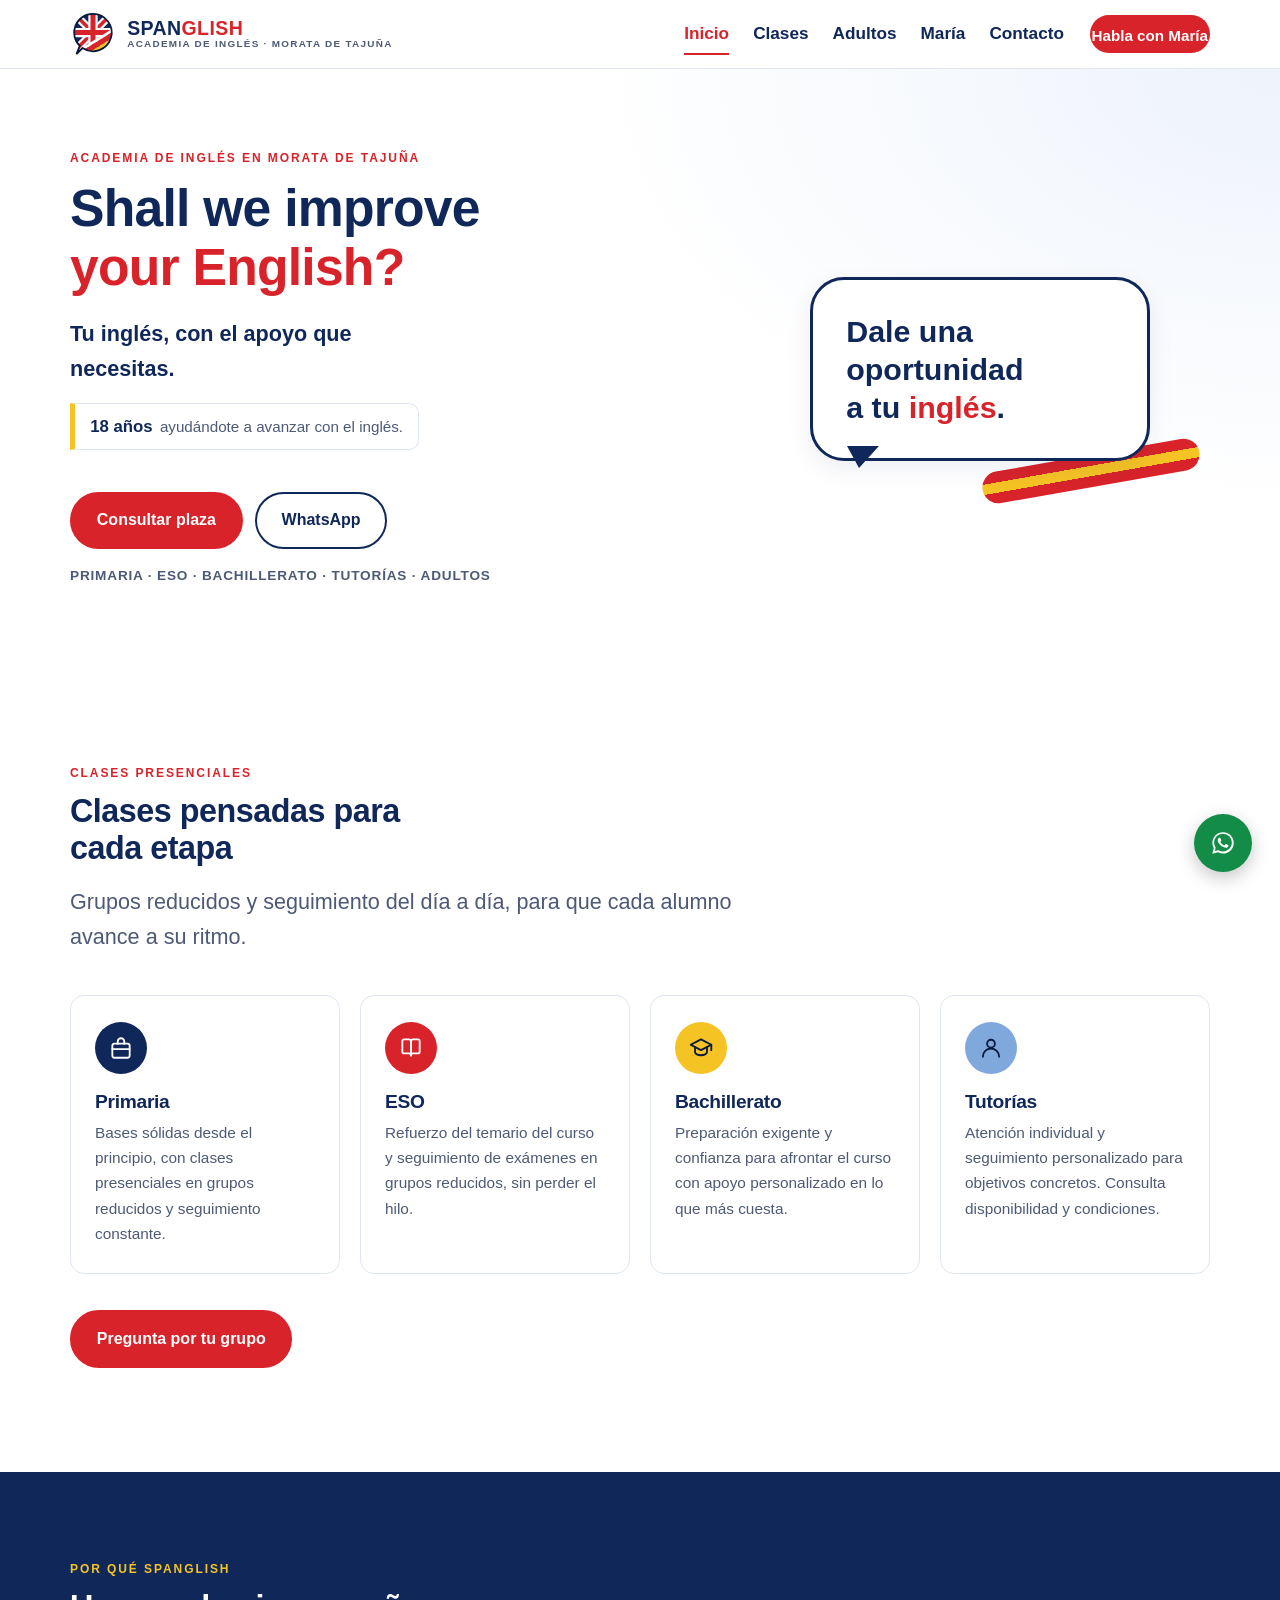
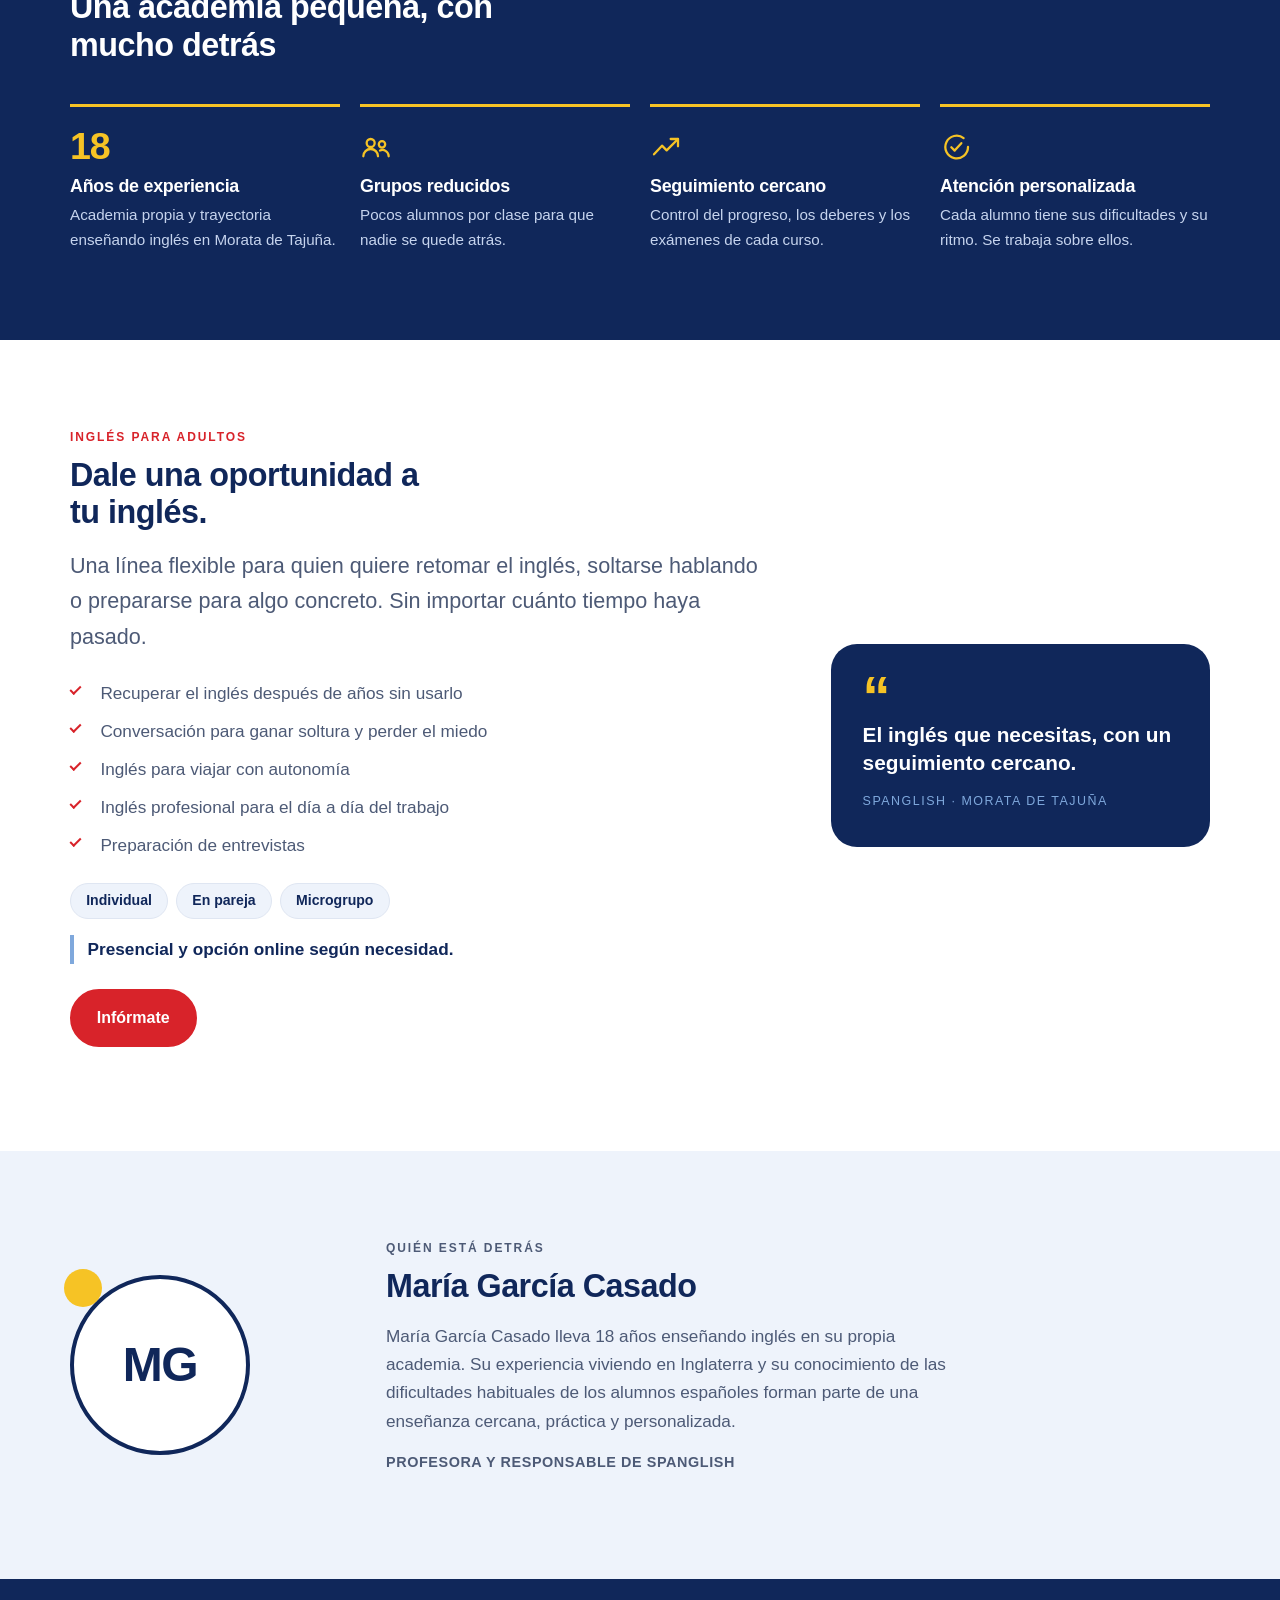
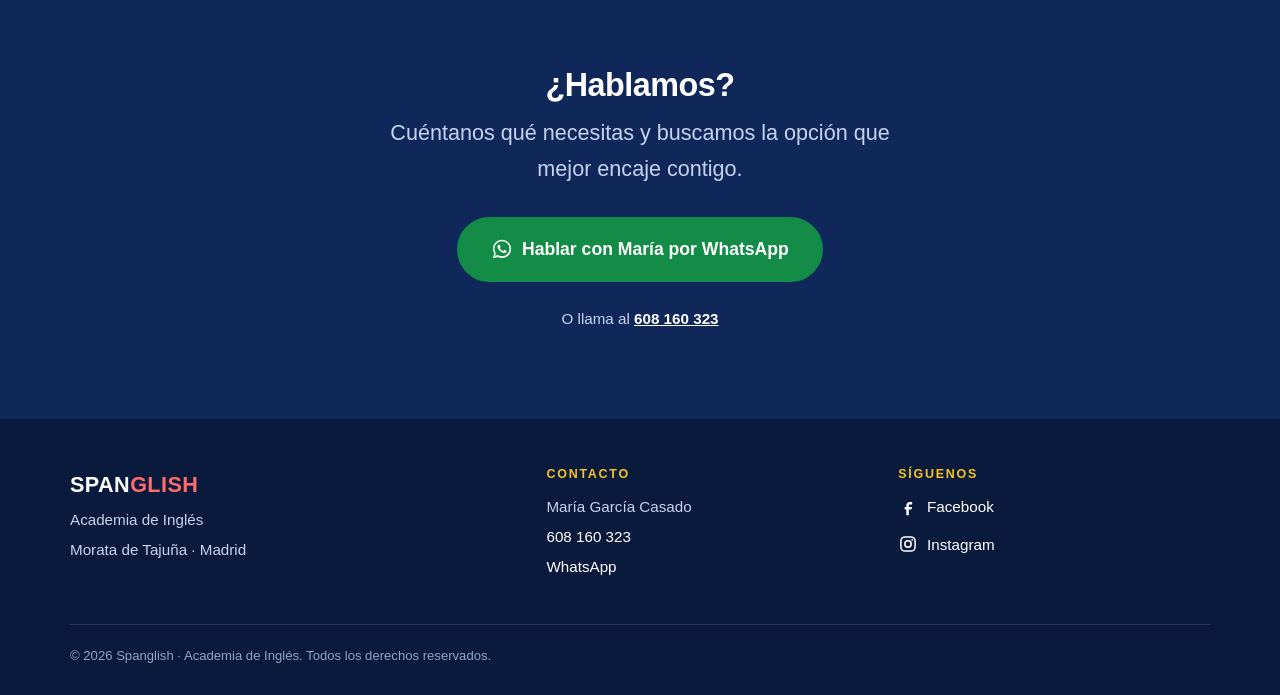
==== index.html @ f2e700c6 "feat: landing de una pagina para Spanglish Academia de Ingles Web estatica sin frameworks: hero, cla" ====
<!DOCTYPE html>
<html lang="es">
<head>
<meta charset="UTF-8">
<meta name="viewport" content="width=device-width, initial-scale=1">
<title>Spanglish | Academia de inglés en Morata de Tajuña</title>
<meta name="description" content="Academia de inglés en Morata de Tajuña. Primaria, ESO, Bachillerato, tutorías y adultos. Grupos reducidos y 18 años de experiencia.">
<link rel="canonical" href="https://juanda-ecaweb.github.io/spanglishmorata/">
<meta name="theme-color" content="#10275A">
<meta name="robots" content="index, follow">

<meta property="og:type" content="website">
<meta property="og:site_name" content="Spanglish · Academia de Inglés">
<meta property="og:locale" content="es_ES">
<meta property="og:title" content="Spanglish | Academia de inglés en Morata de Tajuña">
<meta property="og:description" content="Primaria, ESO, Bachillerato, tutorías y adultos. Grupos reducidos, seguimiento cercano y 18 años de experiencia.">
<meta property="og:url" content="https://juanda-ecaweb.github.io/spanglishmorata/">
<meta property="og:image" content="https://juanda-ecaweb.github.io/spanglishmorata/assets/img/og-image.svg">
<meta property="og:image:alt" content="Spanglish · Academia de Inglés en Morata de Tajuña">

<meta name="twitter:card" content="summary_large_image">
<meta name="twitter:title" content="Spanglish | Academia de inglés en Morata de Tajuña">
<meta name="twitter:description" content="Primaria, ESO, Bachillerato, tutorías y adultos. Grupos reducidos y 18 años de experiencia.">
<meta name="twitter:image" content="https://juanda-ecaweb.github.io/spanglishmorata/assets/img/og-image.svg">

<link rel="icon" href="assets/icons/favicon.svg" type="image/svg+xml">
<link rel="apple-touch-icon" href="assets/icons/favicon.svg">
<link rel="stylesheet" href="css/styles.css">
</head>
<body>

<a class="skip-link" href="#contenido">Saltar al contenido principal</a>

<header class="site-header" id="inicio">
  <div class="wrap header-inner">
    <a class="brand" href="#inicio" aria-label="Spanglish, Academia de Inglés en Morata de Tajuña. Ir al inicio">
      <img src="assets/img/isotipo-spanglish.svg" alt="" width="46" height="46" class="brand-logo">
      <span class="brand-text">
        <span class="brand-name"><span>SPAN</span><em>GLISH</em></span>
        <span class="brand-tag">Academia de Inglés · Morata de Tajuña</span>
      </span>
    </a>

    <button class="nav-toggle" id="navToggle" type="button" aria-expanded="false" aria-controls="navMenu">
      <span class="nav-toggle-bars" aria-hidden="true"></span>
      <span class="sr-only">Abrir menú de navegación</span>
    </button>

    <nav class="site-nav" id="navMenu" aria-label="Navegación principal">
      <ul>
        <li><a href="#inicio">Inicio</a></li>
        <li><a href="#clases">Clases</a></li>
        <li><a href="#adultos">Adultos</a></li>
        <li><a href="#maria">María</a></li>
        <li><a href="#contacto">Contacto</a></li>
      </ul>
      <a class="btn btn-primary btn-sm nav-cta" href="https://wa.me/34608160323?text=Hola%20Mar%C3%ADa%2C%20he%20visto%20la%20web%20de%20Spanglish%20y%20quer%C3%ADa%20informaci%C3%B3n." target="_blank" rel="noopener">Habla con María</a>
    </nav>
  </div>
</header>

<main id="contenido">

  <!-- HERO -->
  <section class="hero" aria-labelledby="hero-title">
    <div class="wrap hero-inner">
      <div class="hero-copy">
        <p class="eyebrow">Academia de inglés en Morata de Tajuña</p>
        <h1 id="hero-title" class="hero-title">Shall we improve <span class="accent">your English?</span></h1>
        <p class="hero-lead">Tu inglés, con el apoyo que necesitas.</p>
        <p class="credential"><span class="credential-num">18 años</span> ayudándote a avanzar con el inglés.</p>
        <div class="hero-actions">
          <a class="btn btn-primary" href="#contacto">Consultar plaza</a>
          <a class="btn btn-ghost" href="https://wa.me/34608160323?text=Hola%20Mar%C3%ADa%2C%20he%20visto%20la%20web%20de%20Spanglish%20y%20quer%C3%ADa%20informaci%C3%B3n." target="_blank" rel="noopener">WhatsApp</a>
        </div>
        <p class="hero-note">Primaria · ESO · Bachillerato · Tutorías · Adultos</p>
      </div>

      <div class="hero-visual" aria-hidden="true">
        <div class="bubble">
          <p class="bubble-text">Dale una oportunidad<br>a tu <strong>inglés</strong>.</p>
        </div>
        <div class="hero-stripes"></div>
      </div>
    </div>
  </section>

  <!-- CLASES -->
  <section class="section" id="clases" aria-labelledby="clases-title">
    <div class="wrap">
      <p class="eyebrow">Clases presenciales</p>
      <h2 id="clases-title" class="section-title">Clases pensadas para cada etapa</h2>
      <p class="section-lead">Grupos reducidos y seguimiento del día a día, para que cada alumno avance a su ritmo.</p>

      <ul class="grid grid-4 course-list">
        <li class="course">
          <span class="course-icon course-icon--navy" aria-hidden="true">
            <svg viewBox="0 0 24 24" fill="none" stroke="currentColor" stroke-width="1.7" stroke-linecap="round" stroke-linejoin="round"><path d="M6 8h12a2 2 0 0 1 2 2v9a2 2 0 0 1-2 2H6a2 2 0 0 1-2-2v-9a2 2 0 0 1 2-2Z"/><path d="M9 8V6a3 3 0 0 1 6 0v2"/><path d="M4 13h16"/></svg>
          </span>
          <h3>Primaria</h3>
          <p>Bases sólidas desde el principio, con clases presenciales en grupos reducidos y seguimiento constante.</p>
        </li>
        <li class="course">
          <span class="course-icon course-icon--red" aria-hidden="true">
            <svg viewBox="0 0 24 24" fill="none" stroke="currentColor" stroke-width="1.7" stroke-linecap="round" stroke-linejoin="round"><path d="M4 5.5A1.5 1.5 0 0 1 5.5 4H10a2 2 0 0 1 2 2v13a2 2 0 0 0-2-2H5.5A1.5 1.5 0 0 1 4 15.5Z"/><path d="M20 5.5A1.5 1.5 0 0 0 18.5 4H14a2 2 0 0 0-2 2v13a2 2 0 0 1 2-2h4.5a1.5 1.5 0 0 0 1.5-1.5Z"/></svg>
          </span>
          <h3>ESO</h3>
          <p>Refuerzo del temario del curso y seguimiento de exámenes en grupos reducidos, sin perder el hilo.</p>
        </li>
        <li class="course">
          <span class="course-icon course-icon--gold" aria-hidden="true">
            <svg viewBox="0 0 24 24" fill="none" stroke="currentColor" stroke-width="1.7" stroke-linecap="round" stroke-linejoin="round"><path d="M12 4 2.5 9 12 14l9.5-5Z"/><path d="M6.5 11.3V16c0 1.4 2.5 2.7 5.5 2.7s5.5-1.3 5.5-2.7v-4.7"/><path d="M21.5 9v5"/></svg>
          </span>
          <h3>Bachillerato</h3>
          <p>Preparación exigente y confianza para afrontar el curso con apoyo personalizado en lo que más cuesta.</p>
        </li>
        <li class="course">
          <span class="course-icon course-icon--sky" aria-hidden="true">
            <svg viewBox="0 0 24 24" fill="none" stroke="currentColor" stroke-width="1.7" stroke-linecap="round" stroke-linejoin="round"><circle cx="12" cy="8" r="3.6"/><path d="M4.5 20a7.5 7.5 0 0 1 15 0"/></svg>
          </span>
          <h3>Tutorías</h3>
          <p>Atención individual y seguimiento personalizado para objetivos concretos. Consulta disponibilidad y condiciones.</p>
        </li>
      </ul>

      <p class="section-foot">
        <a class="btn btn-primary" href="https://wa.me/34608160323?text=Hola%20Mar%C3%ADa%2C%20he%20visto%20la%20web%20de%20Spanglish%20y%20quer%C3%ADa%20informaci%C3%B3n." target="_blank" rel="noopener">Pregunta por tu grupo</a>
      </p>
    </div>
  </section>

  <!-- POR QUÉ -->
  <section class="section section--navy" aria-labelledby="porque-title">
    <div class="wrap">
      <p class="eyebrow eyebrow--light">Por qué Spanglish</p>
      <h2 id="porque-title" class="section-title">Una academia pequeña, con mucho detrás</h2>
      <ul class="grid grid-4 reasons">
        <li>
          <span class="reason-mark" aria-hidden="true"><span class="reason-num">18</span></span>
          <h3>Años de experiencia</h3>
          <p>Academia propia y trayectoria enseñando inglés en Morata de Tajuña.</p>
        </li>
        <li>
          <span class="reason-mark" aria-hidden="true">
            <svg viewBox="0 0 24 24" fill="none" stroke="currentColor" stroke-width="1.7" stroke-linecap="round" stroke-linejoin="round"><circle cx="8" cy="9" r="3"/><circle cx="16.5" cy="10" r="2.4"/><path d="M2.5 19a5.5 5.5 0 0 1 11 0"/><path d="M15 14.6a4.7 4.7 0 0 1 6.5 4.4"/></svg>
          </span>
          <h3>Grupos reducidos</h3>
          <p>Pocos alumnos por clase para que nadie se quede atrás.</p>
        </li>
        <li>
          <span class="reason-mark" aria-hidden="true">
            <svg viewBox="0 0 24 24" fill="none" stroke="currentColor" stroke-width="1.7" stroke-linecap="round" stroke-linejoin="round"><path d="M3 17.5 9 11l3.5 3.5L21 6"/><path d="M15.5 6H21v5.5"/></svg>
          </span>
          <h3>Seguimiento cercano</h3>
          <p>Control del progreso, los deberes y los exámenes de cada curso.</p>
        </li>
        <li>
          <span class="reason-mark" aria-hidden="true">
            <svg viewBox="0 0 24 24" fill="none" stroke="currentColor" stroke-width="1.7" stroke-linecap="round" stroke-linejoin="round"><path d="M21 12a8.5 8.5 0 1 1-3.3-6.7"/><path d="M8.5 12.2 11 14.7l5-5.6"/></svg>
          </span>
          <h3>Atención personalizada</h3>
          <p>Cada alumno tiene sus dificultades y su ritmo. Se trabaja sobre ellos.</p>
        </li>
      </ul>
    </div>
  </section>

  <!-- ADULTOS -->
  <section class="section" id="adultos" aria-labelledby="adultos-title">
    <div class="wrap adults">
      <div class="adults-copy">
        <p class="eyebrow">Inglés para adultos</p>
        <h2 id="adultos-title" class="section-title">Dale una oportunidad a tu inglés.</h2>
        <p class="section-lead">Una línea flexible para quien quiere retomar el inglés, soltarse hablando o prepararse para algo concreto. Sin importar cuánto tiempo haya pasado.</p>
        <ul class="ticks">
          <li>Recuperar el inglés después de años sin usarlo</li>
          <li>Conversación para ganar soltura y perder el miedo</li>
          <li>Inglés para viajar con autonomía</li>
          <li>Inglés profesional para el día a día del trabajo</li>
          <li>Preparación de entrevistas</li>
        </ul>
        <p class="pill-row">
          <span class="pill">Individual</span>
          <span class="pill">En pareja</span>
          <span class="pill">Microgrupo</span>
        </p>
        <p class="note">Presencial y opción online según necesidad.</p>
        <p>
          <a class="btn btn-primary" href="https://wa.me/34608160323?text=Hola%20Mar%C3%ADa%2C%20he%20visto%20la%20web%20de%20Spanglish%20y%20quer%C3%ADa%20informaci%C3%B3n%20sobre%20las%20clases%20de%20adultos." target="_blank" rel="noopener">Infórmate</a>
        </p>
      </div>
      <aside class="adults-aside">
        <p class="quote-mark" aria-hidden="true">“</p>
        <p class="quote">El inglés que necesitas, con un seguimiento cercano.</p>
        <p class="quote-by">Spanglish · Morata de Tajuña</p>
      </aside>
    </div>
  </section>

  <!-- MARÍA -->
  <section class="section section--soft" id="maria" aria-labelledby="maria-title">
    <div class="wrap about">
      <div class="about-photo" aria-hidden="true">
        <span class="about-initials">MG</span>
      </div>
      <div class="about-copy">
        <p class="eyebrow">Quién está detrás</p>
        <h2 id="maria-title" class="section-title">María García Casado</h2>
        <p>María García Casado lleva 18 años enseñando inglés en su propia academia. Su experiencia viviendo en Inglaterra y su conocimiento de las dificultades habituales de los alumnos españoles forman parte de una enseñanza cercana, práctica y personalizada.</p>
        <p class="about-signature">Profesora y responsable de Spanglish</p>
      </div>
    </div>
  </section>

  <!-- CTA FINAL -->
  <section class="section cta-final" id="contacto" aria-labelledby="cta-title">
    <div class="wrap cta-inner">
      <h2 id="cta-title" class="cta-title">¿Hablamos?</h2>
      <p class="cta-lead">Cuéntanos qué necesitas y buscamos la opción que mejor encaje contigo.</p>
      <a class="btn btn-wa btn-lg" href="https://wa.me/34608160323?text=Hola%20Mar%C3%ADa%2C%20he%20visto%20la%20web%20de%20Spanglish%20y%20quer%C3%ADa%20informaci%C3%B3n." target="_blank" rel="noopener">
        <svg class="wa-icon" viewBox="0 0 24 24" fill="currentColor" aria-hidden="true"><path d="M12.04 2C6.6 2 2.2 6.4 2.2 11.84c0 1.74.46 3.44 1.32 4.94L2.1 22l5.36-1.4a9.82 9.82 0 0 0 4.58 1.16h.01c5.43 0 9.84-4.4 9.84-9.84 0-2.63-1.03-5.1-2.89-6.96A9.75 9.75 0 0 0 12.04 2Zm0 17.92h-.01a8.2 8.2 0 0 1-4.16-1.14l-.3-.18-3.18.83.85-3.1-.2-.32a8.14 8.14 0 0 1-1.25-4.37c0-4.51 3.68-8.18 8.2-8.18a8.13 8.13 0 0 1 5.78 2.4 8.11 8.11 0 0 1 2.4 5.79c0 4.52-3.68 8.19-8.13 8.19Zm4.49-6.13c-.24-.12-1.45-.72-1.68-.8-.22-.08-.39-.12-.55.12-.16.25-.63.8-.77.97-.14.16-.28.18-.52.06-.25-.12-1.04-.38-1.97-1.22-.73-.65-1.22-1.45-1.36-1.69-.14-.25-.02-.38.1-.5.11-.11.25-.28.37-.43.12-.14.16-.24.24-.4.08-.17.04-.31-.02-.43-.06-.12-.55-1.33-.76-1.82-.2-.48-.4-.41-.55-.42h-.47c-.16 0-.43.06-.65.3-.22.25-.85.84-.85 2.03 0 1.2.87 2.35.99 2.51.12.17 1.71 2.62 4.15 3.67.58.25 1.03.4 1.39.51.58.19 1.11.16 1.53.1.47-.07 1.45-.6 1.65-1.17.2-.58.2-1.07.14-1.17-.06-.11-.22-.17-.46-.29Z"/></svg>
        Hablar con María por WhatsApp
      </a>
      <p class="cta-phone">O llama al <a href="tel:+34608160323">608 160 323</a></p>
    </div>
  </section>

</main>

<footer class="site-footer">
  <div class="wrap footer-inner">
    <div class="footer-brand">
      <p class="footer-name"><span>SPAN</span><em>GLISH</em></p>
      <p>Academia de Inglés</p>
      <p>Morata de Tajuña · Madrid</p>
    </div>
    <div class="footer-col">
      <h2 class="footer-title">Contacto</h2>
      <p>María García Casado</p>
      <p><a href="tel:+34608160323">608 160 323</a></p>
      <p><a href="https://wa.me/34608160323" target="_blank" rel="noopener">WhatsApp</a></p>
    </div>
    <div class="footer-col">
      <h2 class="footer-title">Síguenos</h2>
      <ul class="social">
        <!-- TODO: sustituir "#" por la URL real de Facebook -->
        <li><a href="#" aria-label="Facebook de Spanglish (pendiente de enlazar)"><svg viewBox="0 0 24 24" fill="currentColor" aria-hidden="true" width="20" height="20"><path d="M14 9h3V6h-3c-2.2 0-4 1.8-4 4v2H8v3h2v7h3v-7h3l1-3h-4v-2c0-.6.4-1 1-1Z"/></svg><span>Facebook</span></a></li>
        <!-- TODO: sustituir "#" por la URL real de Instagram -->
        <li><a href="#" aria-label="Instagram de Spanglish (pendiente de enlazar)"><svg viewBox="0 0 24 24" fill="none" stroke="currentColor" stroke-width="1.8" aria-hidden="true" width="20" height="20"><rect x="3.5" y="3.5" width="17" height="17" rx="5"/><circle cx="12" cy="12" r="3.8"/><circle cx="17" cy="7" r="1.1" fill="currentColor" stroke="none"/></svg><span>Instagram</span></a></li>
      </ul>
    </div>
  </div>
  <div class="wrap footer-bottom">
    <p>© <span id="year">2026</span> Spanglish · Academia de Inglés. Todos los derechos reservados.</p>
  </div>
</footer>

<a class="wa-float" href="https://wa.me/34608160323?text=Hola%20Mar%C3%ADa%2C%20he%20visto%20la%20web%20de%20Spanglish%20y%20quer%C3%ADa%20informaci%C3%B3n." target="_blank" rel="noopener" aria-label="Escribir a María por WhatsApp (se abre en una pestaña nueva)">
  <svg viewBox="0 0 24 24" fill="currentColor" aria-hidden="true" width="26" height="26"><path d="M12.04 2C6.6 2 2.2 6.4 2.2 11.84c0 1.74.46 3.44 1.32 4.94L2.1 22l5.36-1.4a9.82 9.82 0 0 0 4.58 1.16h.01c5.43 0 9.84-4.4 9.84-9.84 0-2.63-1.03-5.1-2.89-6.96A9.75 9.75 0 0 0 12.04 2Zm0 17.92h-.01a8.2 8.2 0 0 1-4.16-1.14l-.3-.18-3.18.83.85-3.1-.2-.32a8.14 8.14 0 0 1-1.25-4.37c0-4.51 3.68-8.18 8.2-8.18a8.13 8.13 0 0 1 5.78 2.4 8.11 8.11 0 0 1 2.4 5.79c0 4.52-3.68 8.19-8.13 8.19Zm4.49-6.13c-.24-.12-1.45-.72-1.68-.8-.22-.08-.39-.12-.55.12-.16.25-.63.8-.77.97-.14.16-.28.18-.52.06-.25-.12-1.04-.38-1.97-1.22-.73-.65-1.22-1.45-1.36-1.69-.14-.25-.02-.38.1-.5.11-.11.25-.28.37-.43.12-.14.16-.24.24-.4.08-.17.04-.31-.02-.43-.06-.12-.55-1.33-.76-1.82-.2-.48-.4-.41-.55-.42h-.47c-.16 0-.43.06-.65.3-.22.25-.85.84-.85 2.03 0 1.2.87 2.35.99 2.51.12.17 1.71 2.62 4.15 3.67.58.25 1.03.4 1.39.51.58.19 1.11.16 1.53.1.47-.07 1.45-.6 1.65-1.17.2-.58.2-1.07.14-1.17-.06-.11-.22-.17-.46-.29Z"/></svg>
</a>

<script type="application/ld+json">
{
  "@context": "https://schema.org",
  "@type": "EducationalOrganization",
  "name": "Spanglish · Academia de Inglés",
  "alternateName": "Spanglish Morata",
  "description": "Academia de inglés en Morata de Tajuña. Primaria, ESO, Bachillerato, tutorías y adultos. Grupos reducidos y 18 años de experiencia.",
  "url": "https://juanda-ecaweb.github.io/spanglishmorata/",
  "telephone": "+34608160323",
  "address": {
    "@type": "PostalAddress",
    "addressLocality": "Morata de Tajuña",
    "addressRegion": "Madrid",
    "addressCountry": "ES"
  },
  "areaServed": "Morata de Tajuña, Madrid",
  "employee": {
    "@type": "Person",
    "name": "María García Casado",
    "jobTitle": "Profesora de inglés"
  }
}
</script>

<script src="js/main.js" defer></script>
</body>
</html>
---- css/styles.css ----
/* =============================================================
   Spanglish · Academia de Inglés — hoja de estilos principal
   Mobile-first. Sin frameworks ni dependencias externas.
   ============================================================= */

:root {
  --navy: #10275a;
  --navy-deep: #0a1a3d;
  --navy-soft: #1b3a7a;
  --red: #d8232a;
  --red-dark: #b81c22;
  --gold: #f6c325;
  --sky: #7fa8dc;
  --sky-soft: #eef3fb;
  --white: #ffffff;
  --ink: #17233d;
  --ink-mute: #4d5a76;
  --line: #dfe6f2;
  --wa: #128c46;

  --wrap: 1140px;
  --radius: 14px;
  --radius-lg: 26px;
  --shadow: 0 8px 24px rgba(16, 39, 90, .08);

  --font: "Segoe UI", -apple-system, BlinkMacSystemFont, Roboto, "Helvetica Neue", Arial, sans-serif;
  --step-0: clamp(1rem, .96rem + .2vw, 1.075rem);
  --step-1: clamp(1.15rem, 1.08rem + .35vw, 1.35rem);
  --step-2: clamp(1.5rem, 1.3rem + .9vw, 2.1rem);
  --step-3: clamp(2rem, 1.55rem + 2.1vw, 3.4rem);
}

*, *::before, *::after { box-sizing: border-box; }

html {
  scroll-behavior: smooth;
  scroll-padding-top: 88px;
  -webkit-text-size-adjust: 100%;
}

body {
  margin: 0;
  font-family: var(--font);
  font-size: var(--step-0);
  line-height: 1.65;
  color: var(--ink);
  background: var(--white);
  overflow-x: hidden;
}

img, svg { max-width: 100%; }
img { height: auto; display: block; }

h1, h2, h3 { line-height: 1.15; margin: 0 0 .5em; color: var(--navy); letter-spacing: -.015em; }
p { margin: 0 0 1rem; }
ul { margin: 0; padding: 0; list-style: none; }

a { color: var(--navy); }
a:hover { color: var(--red); }

:focus-visible {
  outline: 3px solid var(--gold);
  outline-offset: 3px;
  border-radius: 4px;
}

.wrap {
  width: min(100% - 2.5rem, var(--wrap));
  margin-inline: auto;
}

.sr-only {
  position: absolute; width: 1px; height: 1px;
  padding: 0; margin: -1px; overflow: hidden;
  clip: rect(0 0 0 0); white-space: nowrap; border: 0;
}

.skip-link {
  position: absolute; left: 1rem; top: -100px;
  z-index: 200; background: var(--navy); color: var(--white);
  padding: .7rem 1.1rem; border-radius: 0 0 8px 8px;
  text-decoration: none; font-weight: 600;
  transition: top .15s ease;
}
.skip-link:focus { top: 0; color: var(--white); }

/* ---------- Botones ---------- */
.btn {
  display: inline-flex; align-items: center; justify-content: center; gap: .55rem;
  padding: .85rem 1.55rem;
  border-radius: 999px;
  font-weight: 700;
  font-size: 1rem;
  text-decoration: none;
  border: 2px solid transparent;
  transition: background-color .18s ease, color .18s ease, border-color .18s ease, transform .18s ease;
}
.btn:hover { transform: translateY(-1px); }
.btn-primary { background: var(--red); color: var(--white); border-color: var(--red); }
.btn-primary:hover { background: var(--red-dark); border-color: var(--red-dark); color: var(--white); }
.btn-ghost { background: transparent; color: var(--navy); border-color: var(--navy); }
.btn-ghost:hover { background: var(--navy); color: var(--white); }
.btn-sm { padding: .6rem 1.15rem; font-size: .95rem; }
.btn-lg { padding: 1rem 2rem; font-size: 1.1rem; }
.btn-wa { background: var(--wa); color: var(--white); border-color: var(--wa); }
.btn-wa:hover { background: #0e7339; border-color: #0e7339; color: var(--white); }
.wa-icon { width: 22px; height: 22px; flex: none; }

/* ---------- Header ---------- */
.site-header {
  position: sticky; top: 0; z-index: 100;
  background: rgba(255, 255, 255, .96);
  border-bottom: 1px solid var(--line);
  backdrop-filter: blur(6px);
}
.header-inner {
  display: flex; align-items: center; justify-content: space-between;
  gap: 1rem; padding: .7rem 0;
}
.brand { display: flex; align-items: center; gap: .7rem; text-decoration: none; }
.brand-logo { width: 46px; height: 46px; flex: none; }
.brand-text { display: flex; flex-direction: column; line-height: 1.1; }
.brand-name {
  font-weight: 800; font-size: 1.22rem; letter-spacing: .02em; color: var(--navy);
}
.brand-name em { font-style: normal; color: var(--red); }
.brand-tag {
  font-size: .62rem; letter-spacing: .13em; text-transform: uppercase;
  color: var(--ink-mute); font-weight: 600;
}
@media (max-width: 26rem) { .brand-tag { display: none; } }

.nav-toggle {
  width: 46px; height: 46px; display: grid; place-items: center;
  background: var(--white); border: 1px solid var(--line); border-radius: 12px;
  cursor: pointer;
}
.nav-toggle-bars, .nav-toggle-bars::before, .nav-toggle-bars::after {
  content: ""; display: block; width: 20px; height: 2px;
  background: var(--navy); border-radius: 2px; transition: transform .2s ease, opacity .2s ease;
}
.nav-toggle-bars::before { transform: translateY(-6px); }
.nav-toggle-bars::after { transform: translateY(4px); }
.nav-toggle[aria-expanded="true"] .nav-toggle-bars { background: transparent; }
.nav-toggle[aria-expanded="true"] .nav-toggle-bars::before { transform: rotate(45deg); }
.nav-toggle[aria-expanded="true"] .nav-toggle-bars::after { transform: rotate(-45deg) translateY(1px); }

.site-nav {
  display: none;
  position: absolute; left: 0; right: 0; top: 100%;
  background: var(--white);
  border-bottom: 1px solid var(--line);
  padding: .6rem 1.25rem 1.4rem;
  box-shadow: var(--shadow);
}
.site-nav.is-open { display: block; }
.site-nav ul { display: flex; flex-direction: column; }
.site-nav a {
  display: block; padding: .75rem .25rem;
  text-decoration: none; font-weight: 600; color: var(--navy);
  border-bottom: 1px solid var(--line);
}
.site-nav a[aria-current="true"] { color: var(--red); }
.nav-cta { margin-top: 1rem; width: 100%; }

@media (min-width: 62rem) {
  .nav-toggle { display: none; }
  .site-nav {
    display: flex; align-items: center; gap: 1.6rem;
    position: static; padding: 0; border: 0; box-shadow: none; background: none;
  }
  .site-nav ul { flex-direction: row; gap: 1.5rem; }
  .site-nav a { padding: .35rem 0; border-bottom: 2px solid transparent; }
  .site-nav a:hover { border-bottom-color: var(--red); color: var(--red); }
  .site-nav a[aria-current="true"] { border-bottom-color: var(--red); }
  .nav-cta { margin: 0; width: auto; border-bottom: 0 !important; color: var(--white) !important; }
  .nav-cta:hover { border-bottom-color: transparent !important; }
}

/* ---------- Tipografía de sección ---------- */
.eyebrow {
  font-size: .75rem; font-weight: 700; letter-spacing: .16em;
  text-transform: uppercase; color: var(--red); margin-bottom: .6rem;
}
.eyebrow--light { color: var(--gold); }
.section-title { font-size: var(--step-2); max-width: 20ch; }
.section-lead { font-size: var(--step-1); color: var(--ink-mute); max-width: 58ch; }

.section { padding: clamp(3.25rem, 7vw, 5.5rem) 0; }
.section--soft { background: var(--sky-soft); }
.section--navy { background: var(--navy); color: #e7eefb; }
.section--navy .section-title { color: var(--white); max-width: 24ch; }
.section-foot { margin-top: 2.25rem; }

/* ---------- Hero ---------- */
.hero {
  position: relative;
  padding: clamp(2.75rem, 7vw, 5rem) 0 clamp(3rem, 7vw, 5.5rem);
  background:
    radial-gradient(90% 120% at 100% 0%, var(--sky-soft) 0%, rgba(255, 255, 255, 0) 60%);
  overflow: hidden;
}
.hero-inner { display: grid; gap: 2.5rem; }
.hero-title { font-size: var(--step-3); font-weight: 800; margin-bottom: .35em; }
.hero-title .accent { color: var(--red); display: inline-block; }
.hero-lead { font-size: var(--step-1); font-weight: 600; color: var(--navy); max-width: 26ch; }

.credential {
  display: inline-flex; align-items: baseline; gap: .45rem; flex-wrap: wrap;
  background: var(--white); border: 1px solid var(--line);
  border-left: 5px solid var(--gold);
  border-radius: 0 10px 10px 0;
  padding: .55rem .95rem;
  color: var(--ink-mute); font-size: .95rem;
}
.credential-num { font-weight: 800; color: var(--navy); font-size: 1.05rem; }

.hero-actions { display: flex; flex-wrap: wrap; gap: .75rem; margin: 1.6rem 0 1rem; }
.hero-note {
  font-size: .85rem; letter-spacing: .06em; text-transform: uppercase;
  color: var(--ink-mute); font-weight: 600; margin: 0;
}

/* Bocadillo del hero: guiño a la identidad de marca */
.hero-visual { position: relative; display: grid; place-items: center; min-height: 220px; }
.bubble {
  position: relative; z-index: 2;
  background: var(--white);
  border: 3px solid var(--navy);
  border-radius: 34px;
  padding: 2rem 2.1rem;
  max-width: 340px;
  box-shadow: var(--shadow);
}
.bubble::after {
  content: ""; position: absolute; left: 34px; bottom: -22px;
  width: 0; height: 0;
  border: 12px solid transparent;
  border-top: 22px solid var(--navy);
  border-right-width: 20px;
}
.bubble-text {
  margin: 0; font-size: clamp(1.35rem, 1.1rem + 1.4vw, 1.9rem);
  font-weight: 800; color: var(--navy); line-height: 1.25;
}
.bubble-text strong { color: var(--red); }
.hero-stripes {
  position: absolute; z-index: 1;
  right: 2%; bottom: -4%;
  width: min(220px, 62%); height: 32px;
  background: linear-gradient(var(--red) 0 34%, var(--gold) 34% 66%, var(--red) 66% 100%);
  border-radius: 999px;
  transform: rotate(-10deg);
}

@media (min-width: 56rem) {
  .hero-inner { grid-template-columns: 1.15fr .85fr; align-items: center; gap: 3.5rem; }
}

/* ---------- Rejillas ---------- */
.grid { display: grid; gap: 1.25rem; }
@media (min-width: 40rem) { .grid-4 { grid-template-columns: repeat(2, 1fr); } }
@media (min-width: 64rem) { .grid-4 { grid-template-columns: repeat(4, 1fr); } }

/* ---------- Clases ---------- */
.course-list { margin-top: 2.5rem; }
.course {
  padding: 1.6rem 1.5rem 1.7rem;
  border: 1px solid var(--line);
  border-radius: var(--radius);
  background: var(--white);
  transition: border-color .18s ease, transform .18s ease;
}
.course:hover { border-color: var(--sky); transform: translateY(-3px); }
.course h3 { font-size: 1.2rem; margin-bottom: .4rem; }
.course p { margin: 0; color: var(--ink-mute); font-size: .96rem; }
.course-icon {
  display: grid; place-items: center;
  width: 52px; height: 52px; border-radius: 50%;
  margin-bottom: 1.1rem; color: var(--white);
}
.course-icon svg { width: 26px; height: 26px; }
.course-icon--navy { background: var(--navy); }
.course-icon--red { background: var(--red); }
.course-icon--gold { background: var(--gold); color: var(--navy-deep); }
.course-icon--sky { background: var(--sky); color: var(--navy-deep); }

/* ---------- Por qué ---------- */
.reasons { margin-top: 2.5rem; }
.reasons li {
  padding-top: 1.25rem;
  border-top: 3px solid var(--gold);
}
.reasons h3 { color: var(--white); font-size: 1.12rem; margin-bottom: .35rem; }
.reasons p { color: #c6d4ee; font-size: .95rem; margin: 0; }
.reason-mark {
  display: flex; align-items: center;
  height: 40px; margin-bottom: .55rem; color: var(--gold);
}
.reason-mark svg { width: 32px; height: 32px; }
.reason-num {
  font-size: 2.35rem; font-weight: 800;
  color: var(--gold); line-height: 1; letter-spacing: -.03em;
}

/* ---------- Adultos ---------- */
.adults { display: grid; gap: 2.5rem; }
@media (min-width: 56rem) {
  .adults { grid-template-columns: 1.3fr .7fr; align-items: center; gap: 3.5rem; }
}
.ticks { margin: 1.5rem 0; display: grid; gap: .6rem; }
.ticks li { position: relative; padding-left: 1.9rem; color: var(--ink-mute); }
.ticks li::before {
  content: ""; position: absolute; left: 0; top: .45em;
  width: 11px; height: 6px;
  border-left: 2.5px solid var(--red); border-bottom: 2.5px solid var(--red);
  transform: rotate(-45deg);
}
.pill-row { display: flex; flex-wrap: wrap; gap: .5rem; margin-bottom: 1rem; }
.pill {
  background: var(--sky-soft); color: var(--navy);
  border: 1px solid var(--line);
  border-radius: 999px; padding: .35rem .95rem;
  font-size: .88rem; font-weight: 600;
}
.note {
  font-weight: 600; color: var(--navy);
  border-left: 4px solid var(--sky); padding-left: .85rem;
  margin-bottom: 1.6rem;
}
.adults-aside {
  background: var(--navy); color: var(--white);
  border-radius: var(--radius-lg);
  padding: 2.2rem 2rem;
  position: relative;
}
.quote-mark {
  font-size: 3.5rem; line-height: .6; color: var(--gold);
  margin: 0 0 .5rem; font-weight: 800;
}
.quote { font-size: 1.3rem; font-weight: 700; line-height: 1.35; margin-bottom: .9rem; }
.quote-by {
  margin: 0; font-size: .78rem; letter-spacing: .12em;
  text-transform: uppercase; color: var(--sky);
}

/* ---------- María ---------- */
.about { display: grid; gap: 2rem; }
@media (min-width: 56rem) {
  .about { grid-template-columns: 260px 1fr; align-items: center; gap: 3.5rem; }
}
.about-photo {
  width: 180px; height: 180px; border-radius: 50%;
  display: grid; place-items: center;
  background: var(--white);
  border: 4px solid var(--navy);
  position: relative;
}
.about-photo::after {
  content: ""; position: absolute; inset: -10px auto auto -10px;
  width: 38px; height: 38px; border-radius: 50%;
  background: var(--gold);
}
.about-initials {
  font-size: 3rem; font-weight: 800; color: var(--navy); letter-spacing: -.03em;
}
.about-copy p { color: var(--ink-mute); max-width: 62ch; }
.about-signature {
  font-weight: 700; color: var(--navy); font-size: .9rem;
  letter-spacing: .04em; text-transform: uppercase;
}

/* ---------- CTA final ---------- */
.cta-final {
  background: var(--navy);
  color: var(--white);
  text-align: center;
}
.cta-inner { display: grid; justify-items: center; gap: .3rem; }
.cta-title { color: var(--white); font-size: var(--step-2); margin-bottom: .2em; }
.cta-lead { color: #c6d4ee; max-width: 46ch; font-size: var(--step-1); margin-bottom: 1.6rem; }
.cta-phone { margin: 1.2rem 0 0; color: #c6d4ee; font-size: .95rem; }
.cta-phone a { color: var(--white); font-weight: 700; }
.cta-phone a:hover { color: var(--gold); }

/* ---------- Footer ---------- */
.site-footer {
  background: var(--navy-deep); color: #c6d4ee;
  padding: 3rem 0 1.5rem;
  font-size: .95rem;
}
.footer-inner { display: grid; gap: 2rem; }
@media (min-width: 48rem) {
  .footer-inner { grid-template-columns: 1.4fr 1fr 1fr; gap: 2.5rem; }
}
.site-footer p { margin: 0 0 .3rem; }
.site-footer a { color: var(--white); text-decoration: none; }
.site-footer a:hover { color: var(--gold); text-decoration: underline; }
.footer-name {
  font-size: 1.35rem; font-weight: 800; letter-spacing: .02em;
  color: var(--white); margin-bottom: .35rem;
}
.footer-name em { font-style: normal; color: #ff6b6b; }
.footer-title {
  font-size: .78rem; letter-spacing: .14em; text-transform: uppercase;
  color: var(--gold); margin-bottom: .8rem;
}
.social { display: grid; gap: .5rem; }
.social a { display: inline-flex; align-items: center; gap: .55rem; }
.footer-bottom {
  margin-top: 2.5rem; padding-top: 1.25rem;
  border-top: 1px solid rgba(255, 255, 255, .14);
  font-size: .82rem; color: #8fa5cc;
}

/* ---------- WhatsApp flotante ---------- */
.wa-float {
  position: fixed; right: 1rem; bottom: 1rem; z-index: 120;
  width: 54px; height: 54px; border-radius: 50%;
  display: grid; place-items: center;
  background: var(--wa); color: var(--white);
  box-shadow: 0 6px 18px rgba(0, 0, 0, .22);
  transition: transform .18s ease, background-color .18s ease;
}
.wa-float:hover { background: #0e7339; color: var(--white); transform: translateY(-2px); }
@media (min-width: 48rem) { .wa-float { right: 1.75rem; bottom: 1.75rem; width: 58px; height: 58px; } }

/* ---------- Preferencias de movimiento ---------- */
@media (prefers-reduced-motion: reduce) {
  html { scroll-behavior: auto; }
  *, *::before, *::after {
    animation-duration: .01ms !important;
    transition-duration: .01ms !important;
  }
  .btn:hover, .course:hover, .wa-float:hover { transform: none; }
}
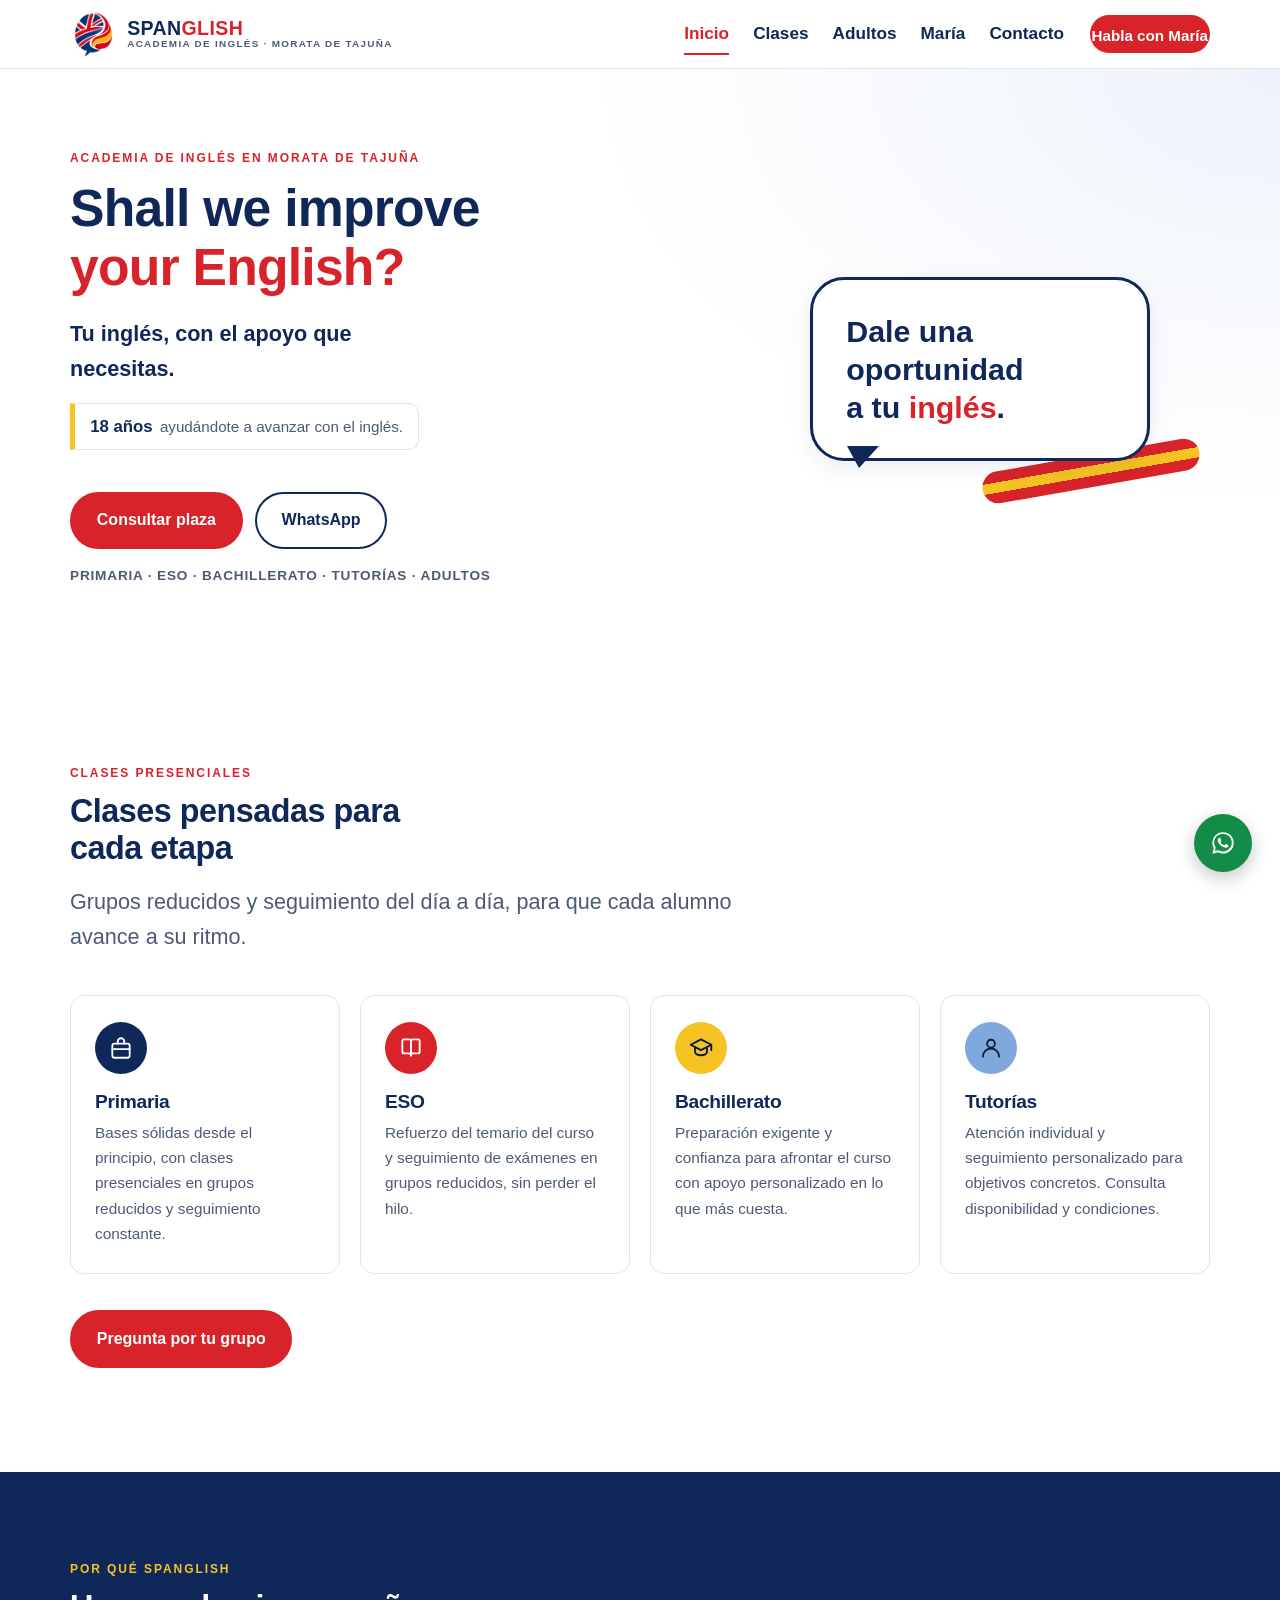
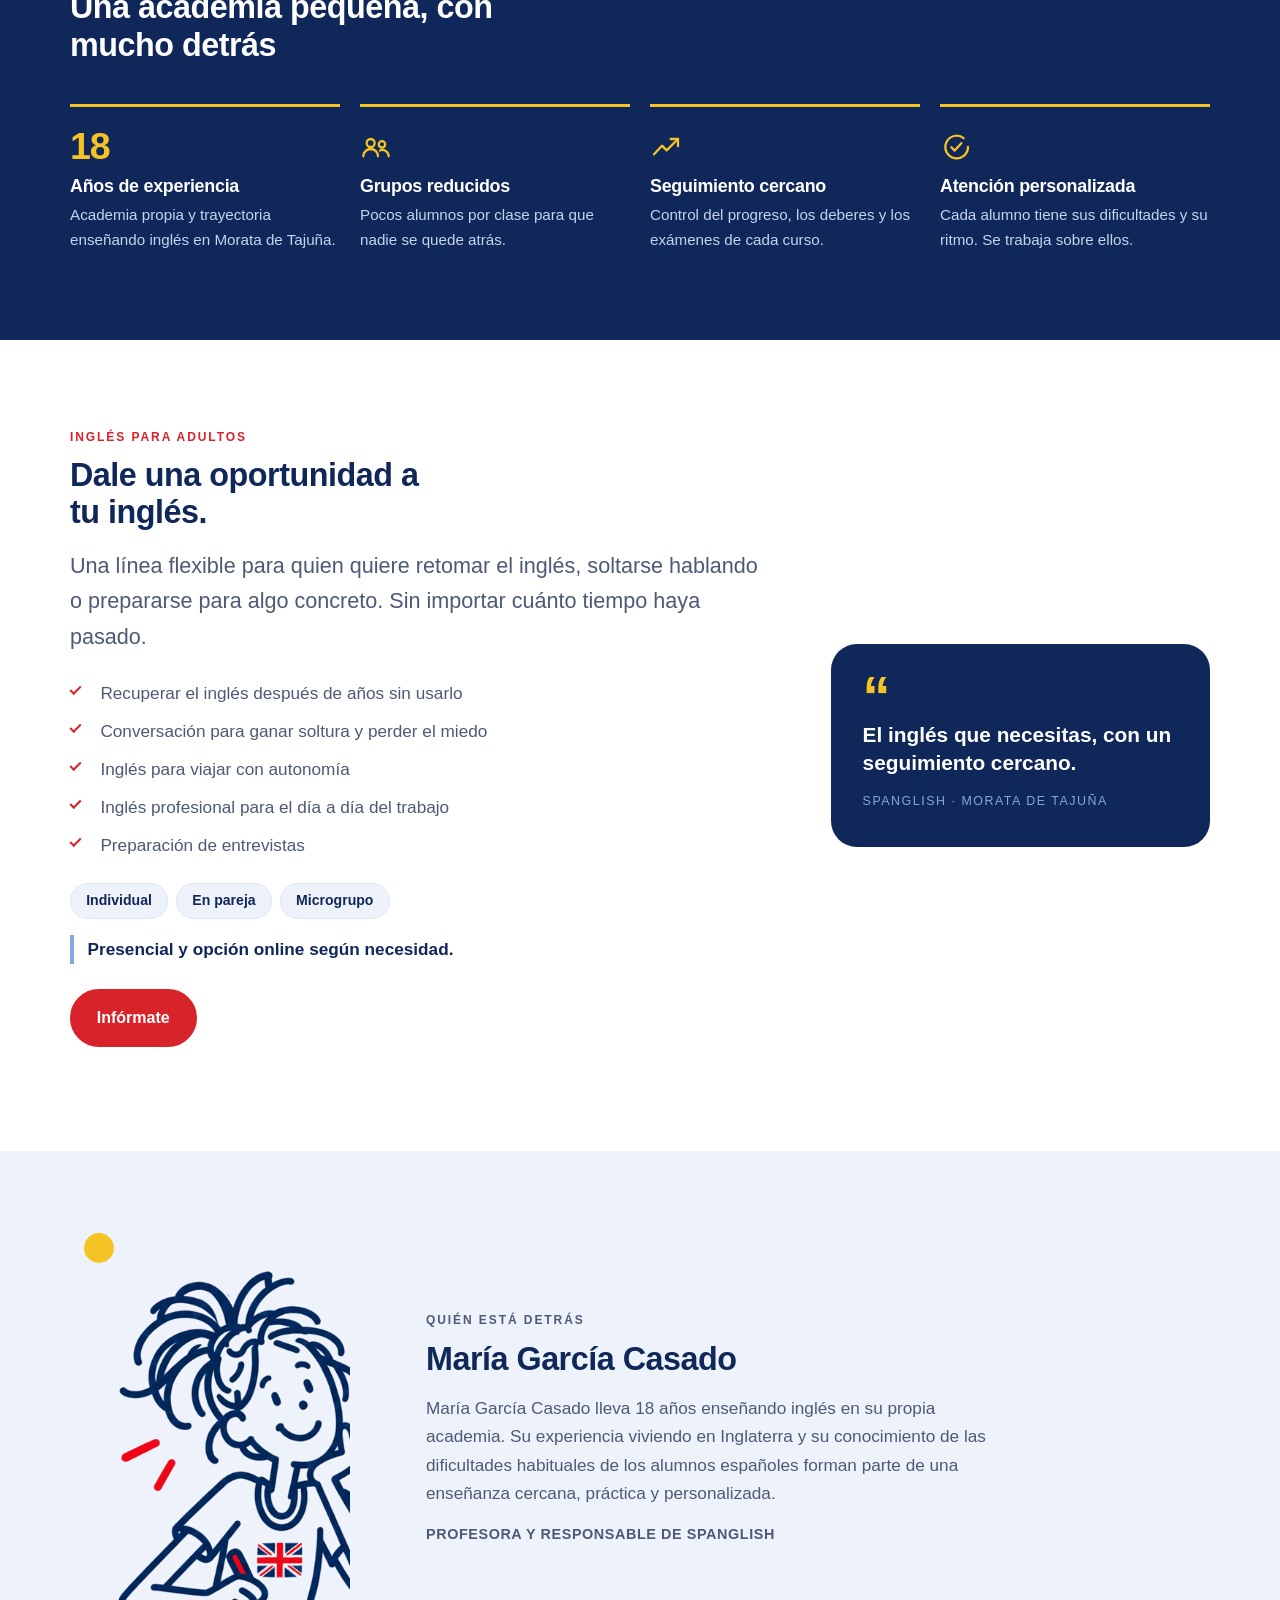
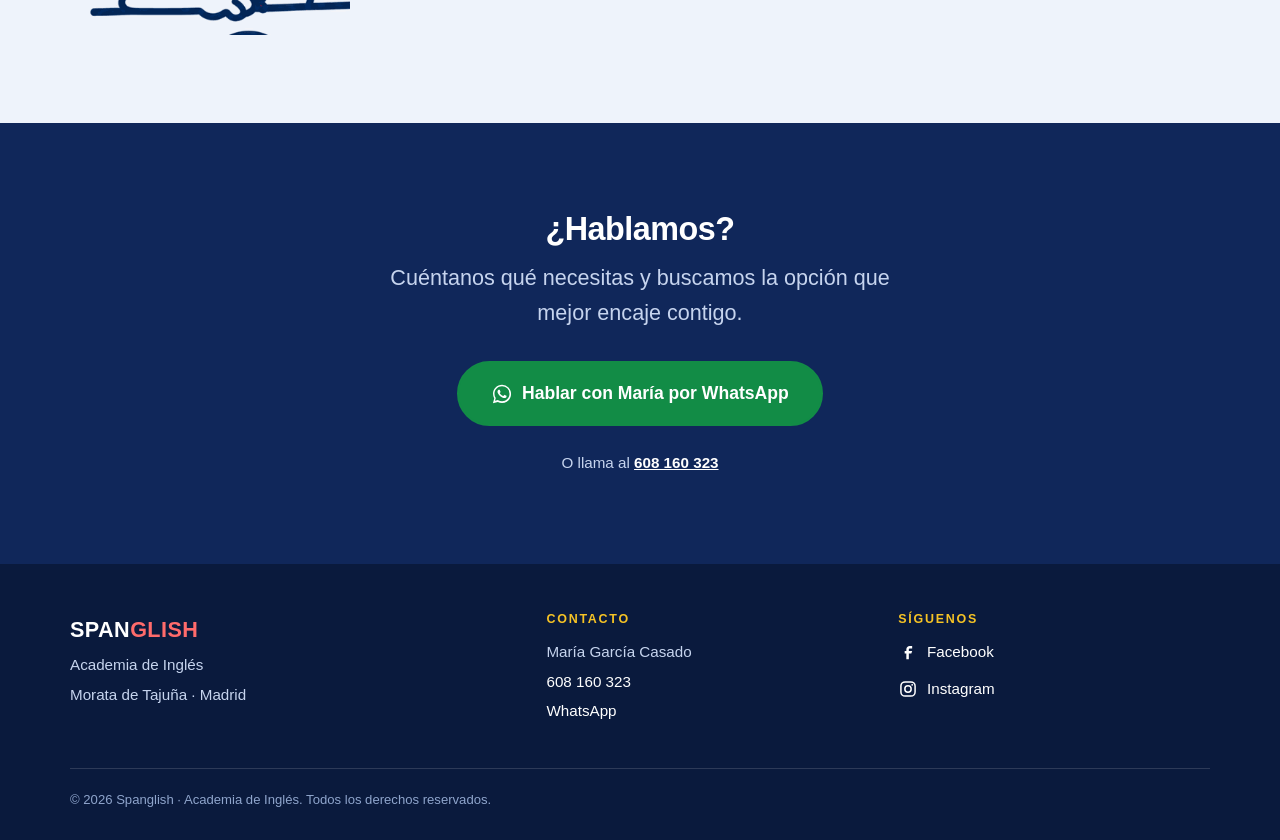
==== commit d47bd51c: "feat: integra marca definitiva de Spanglish Logo e ilustracion de Maria oficiales (kit de marca apro" ====
--- a/index.html
+++ b/index.html
@@ -15,16 +15,20 @@
 <meta property="og:title" content="Spanglish | Academia de inglés en Morata de Tajuña">
 <meta property="og:description" content="Primaria, ESO, Bachillerato, tutorías y adultos. Grupos reducidos, seguimiento cercano y 18 años de experiencia.">
 <meta property="og:url" content="https://juanda-ecaweb.github.io/spanglishmorata/">
-<meta property="og:image" content="https://juanda-ecaweb.github.io/spanglishmorata/assets/img/og-image.svg">
+<meta property="og:image" content="https://juanda-ecaweb.github.io/spanglishmorata/assets/img/og-image.png">
+<meta property="og:image:type" content="image/png">
+<meta property="og:image:width" content="1200">
+<meta property="og:image:height" content="630">
 <meta property="og:image:alt" content="Spanglish · Academia de Inglés en Morata de Tajuña">
 
 <meta name="twitter:card" content="summary_large_image">
 <meta name="twitter:title" content="Spanglish | Academia de inglés en Morata de Tajuña">
 <meta name="twitter:description" content="Primaria, ESO, Bachillerato, tutorías y adultos. Grupos reducidos y 18 años de experiencia.">
-<meta name="twitter:image" content="https://juanda-ecaweb.github.io/spanglishmorata/assets/img/og-image.svg">
-
-<link rel="icon" href="assets/icons/favicon.svg" type="image/svg+xml">
-<link rel="apple-touch-icon" href="assets/icons/favicon.svg">
+<meta name="twitter:image" content="https://juanda-ecaweb.github.io/spanglishmorata/assets/img/og-image.png">
+
+<!-- Dominio futuro: spanglishmorata.com. Mientras no esté activo, se publica en GitHub Pages (ver README). -->
+<link rel="icon" href="assets/icons/favicon-32.png" sizes="32x32" type="image/png">
+<link rel="apple-touch-icon" href="assets/icons/apple-touch-icon.png">
 <link rel="stylesheet" href="css/styles.css">
 </head>
 <body>
@@ -34,7 +38,7 @@
 <header class="site-header" id="inicio">
   <div class="wrap header-inner">
     <a class="brand" href="#inicio" aria-label="Spanglish, Academia de Inglés en Morata de Tajuña. Ir al inicio">
-      <img src="assets/img/isotipo-spanglish.svg" alt="" width="46" height="46" class="brand-logo">
+      <img src="assets/img/logo-spanglish-icon.png" alt="" width="46" height="46" class="brand-logo">
       <span class="brand-text">
         <span class="brand-name"><span>SPAN</span><em>GLISH</em></span>
         <span class="brand-tag">Academia de Inglés · Morata de Tajuña</span>
@@ -200,8 +204,8 @@
   <!-- MARÍA -->
   <section class="section section--soft" id="maria" aria-labelledby="maria-title">
     <div class="wrap about">
-      <div class="about-photo" aria-hidden="true">
-        <span class="about-initials">MG</span>
+      <div class="about-photo">
+        <img src="assets/img/maria-ilustracion.png" alt="Ilustración lineal de una alumna sonriente escribiendo, con la bandera del Reino Unido en la camiseta" width="356" height="543" loading="lazy">
       </div>
       <div class="about-copy">
         <p class="eyebrow">Quién está detrás</p>
@@ -243,10 +247,8 @@
     <div class="footer-col">
       <h2 class="footer-title">Síguenos</h2>
       <ul class="social">
-        <!-- TODO: sustituir "#" por la URL real de Facebook -->
-        <li><a href="#" aria-label="Facebook de Spanglish (pendiente de enlazar)"><svg viewBox="0 0 24 24" fill="currentColor" aria-hidden="true" width="20" height="20"><path d="M14 9h3V6h-3c-2.2 0-4 1.8-4 4v2H8v3h2v7h3v-7h3l1-3h-4v-2c0-.6.4-1 1-1Z"/></svg><span>Facebook</span></a></li>
-        <!-- TODO: sustituir "#" por la URL real de Instagram -->
-        <li><a href="#" aria-label="Instagram de Spanglish (pendiente de enlazar)"><svg viewBox="0 0 24 24" fill="none" stroke="currentColor" stroke-width="1.8" aria-hidden="true" width="20" height="20"><rect x="3.5" y="3.5" width="17" height="17" rx="5"/><circle cx="12" cy="12" r="3.8"/><circle cx="17" cy="7" r="1.1" fill="currentColor" stroke="none"/></svg><span>Instagram</span></a></li>
+        <li><a href="https://www.facebook.com/spanglishmorata" target="_blank" rel="noopener" aria-label="Facebook de Spanglish (se abre en una pestaña nueva)"><svg viewBox="0 0 24 24" fill="currentColor" aria-hidden="true" width="20" height="20"><path d="M14 9h3V6h-3c-2.2 0-4 1.8-4 4v2H8v3h2v7h3v-7h3l1-3h-4v-2c0-.6.4-1 1-1Z"/></svg><span>Facebook</span></a></li>
+        <li><a href="https://www.instagram.com/spanglishmorata/" target="_blank" rel="noopener" aria-label="Instagram de Spanglish (se abre en una pestaña nueva)"><svg viewBox="0 0 24 24" fill="none" stroke="currentColor" stroke-width="1.8" aria-hidden="true" width="20" height="20"><rect x="3.5" y="3.5" width="17" height="17" rx="5"/><circle cx="12" cy="12" r="3.8"/><circle cx="17" cy="7" r="1.1" fill="currentColor" stroke="none"/></svg><span>Instagram</span></a></li>
       </ul>
     </div>
   </div>
--- a/css/styles.css
+++ b/css/styles.css
@@ -347,23 +347,24 @@
 /* ---------- María ---------- */
 .about { display: grid; gap: 2rem; }
 @media (min-width: 56rem) {
-  .about { grid-template-columns: 260px 1fr; align-items: center; gap: 3.5rem; }
+  .about { grid-template-columns: 300px 1fr; align-items: center; gap: 3.5rem; }
 }
 .about-photo {
-  width: 180px; height: 180px; border-radius: 50%;
+  width: min(260px, 70vw);
+  margin-inline: auto;
   display: grid; place-items: center;
-  background: var(--white);
-  border: 4px solid var(--navy);
   position: relative;
 }
+.about-photo::before {
+  content: ""; position: absolute; inset: 6% 10% 10% 6%;
+  border-radius: 50%; background: var(--sky-soft); z-index: -1;
+}
 .about-photo::after {
-  content: ""; position: absolute; inset: -10px auto auto -10px;
-  width: 38px; height: 38px; border-radius: 50%;
+  content: ""; position: absolute; inset: -6px auto auto -6px;
+  width: 30px; height: 30px; border-radius: 50%;
   background: var(--gold);
 }
-.about-initials {
-  font-size: 3rem; font-weight: 800; color: var(--navy); letter-spacing: -.03em;
-}
+.about-photo img { width: 100%; height: auto; }
 .about-copy p { color: var(--ink-mute); max-width: 62ch; }
 .about-signature {
   font-weight: 700; color: var(--navy); font-size: .9rem;
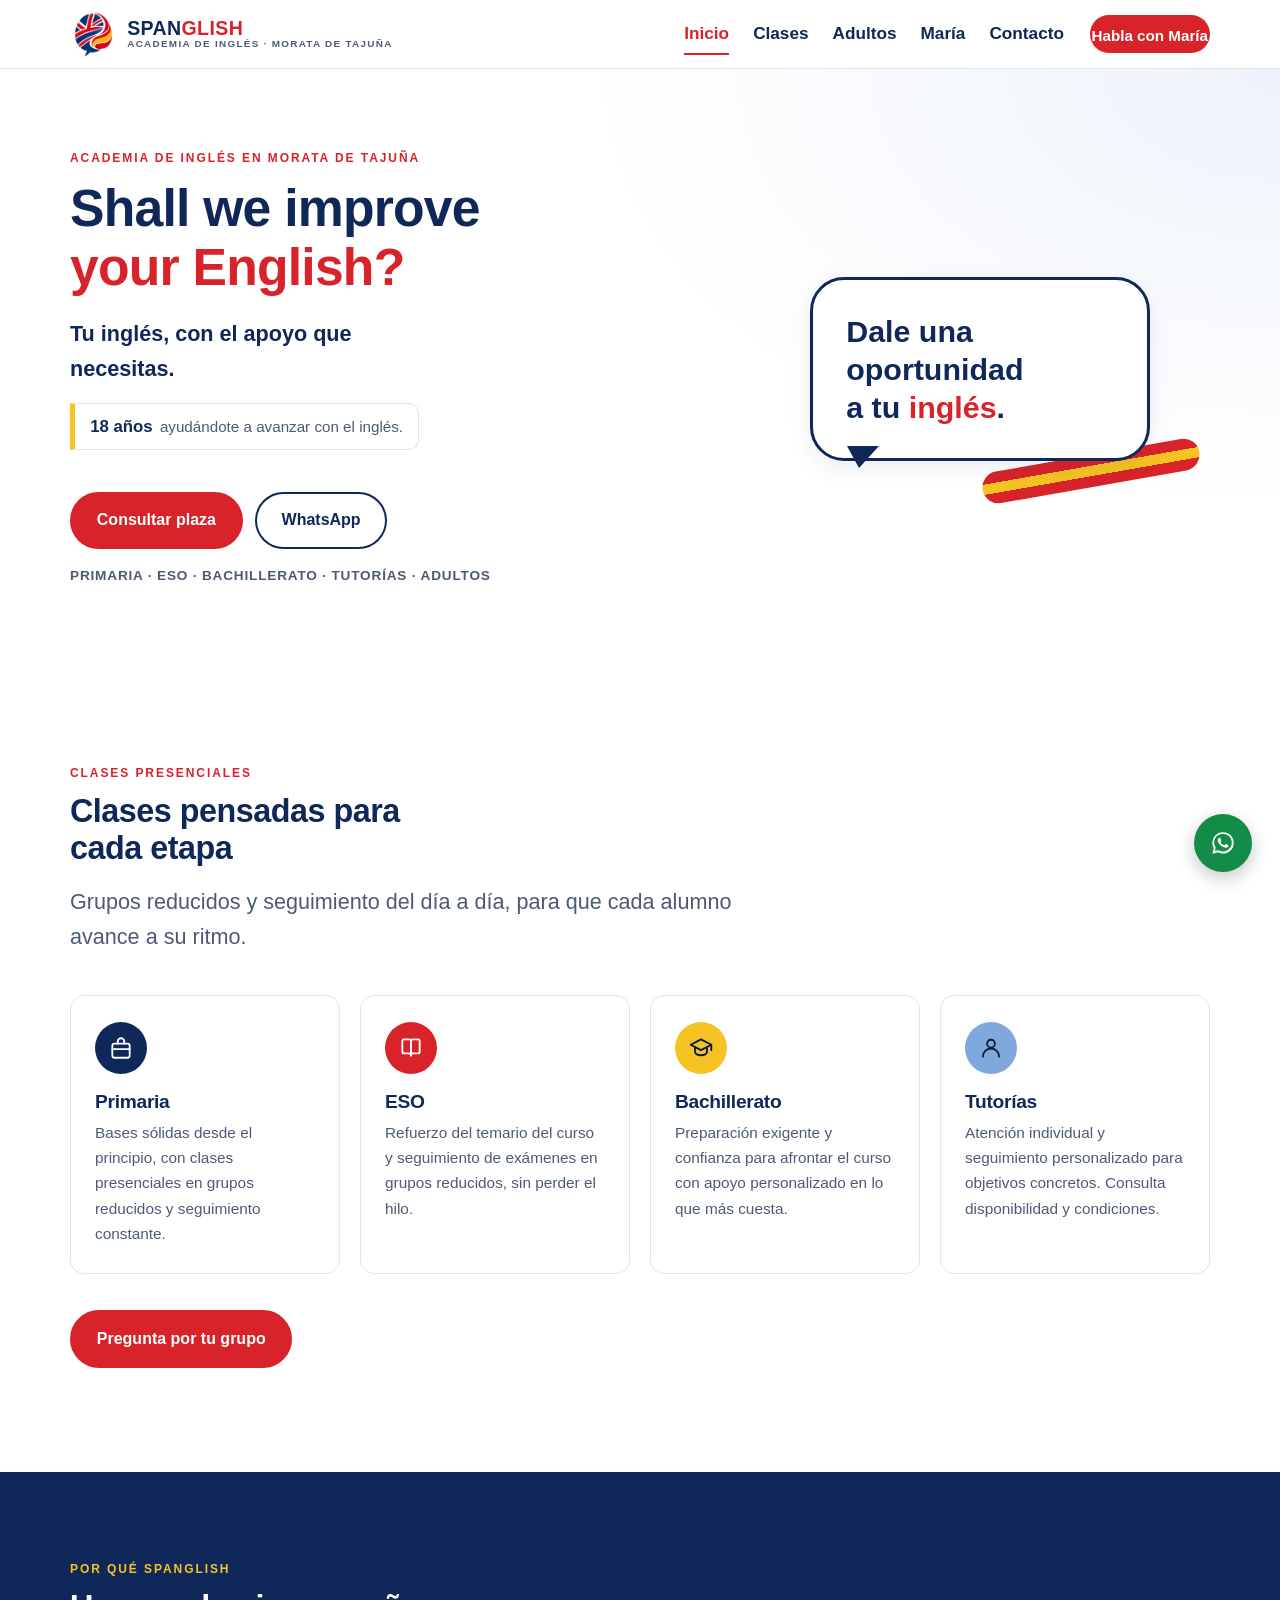
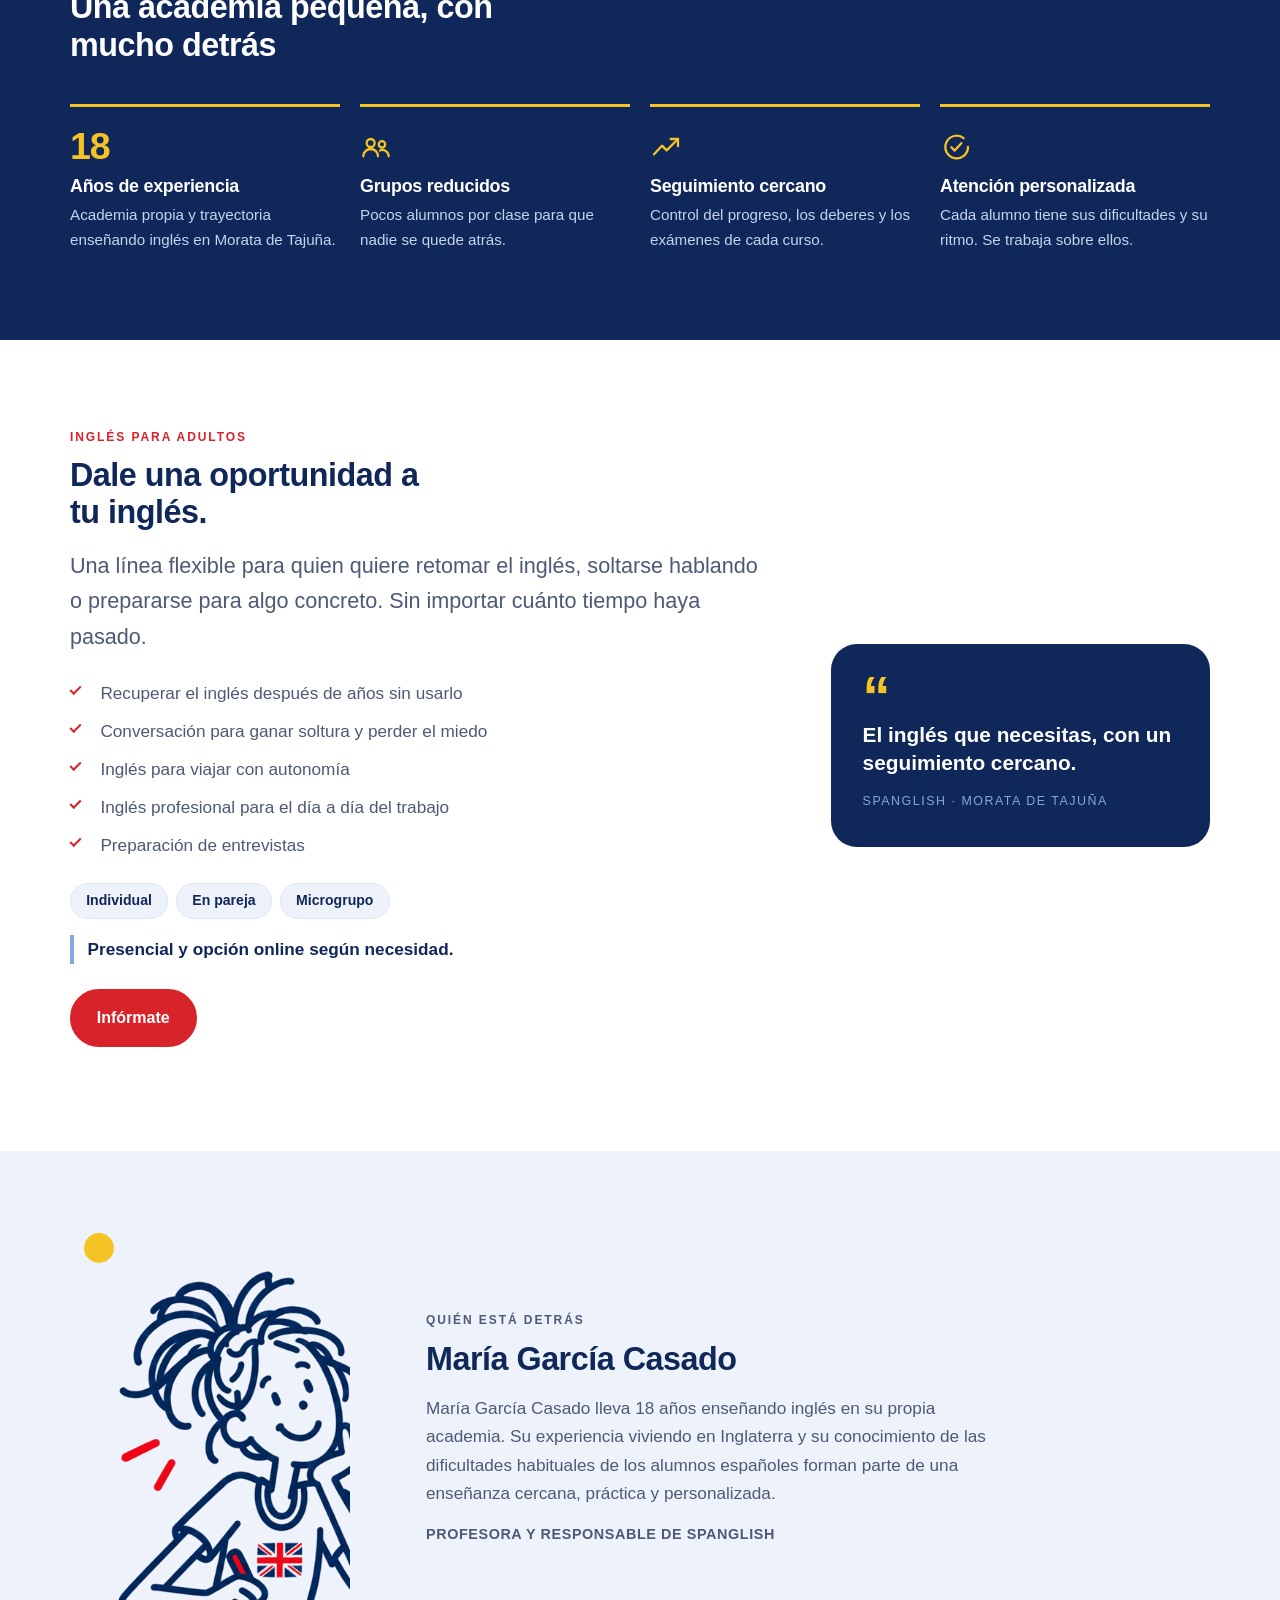
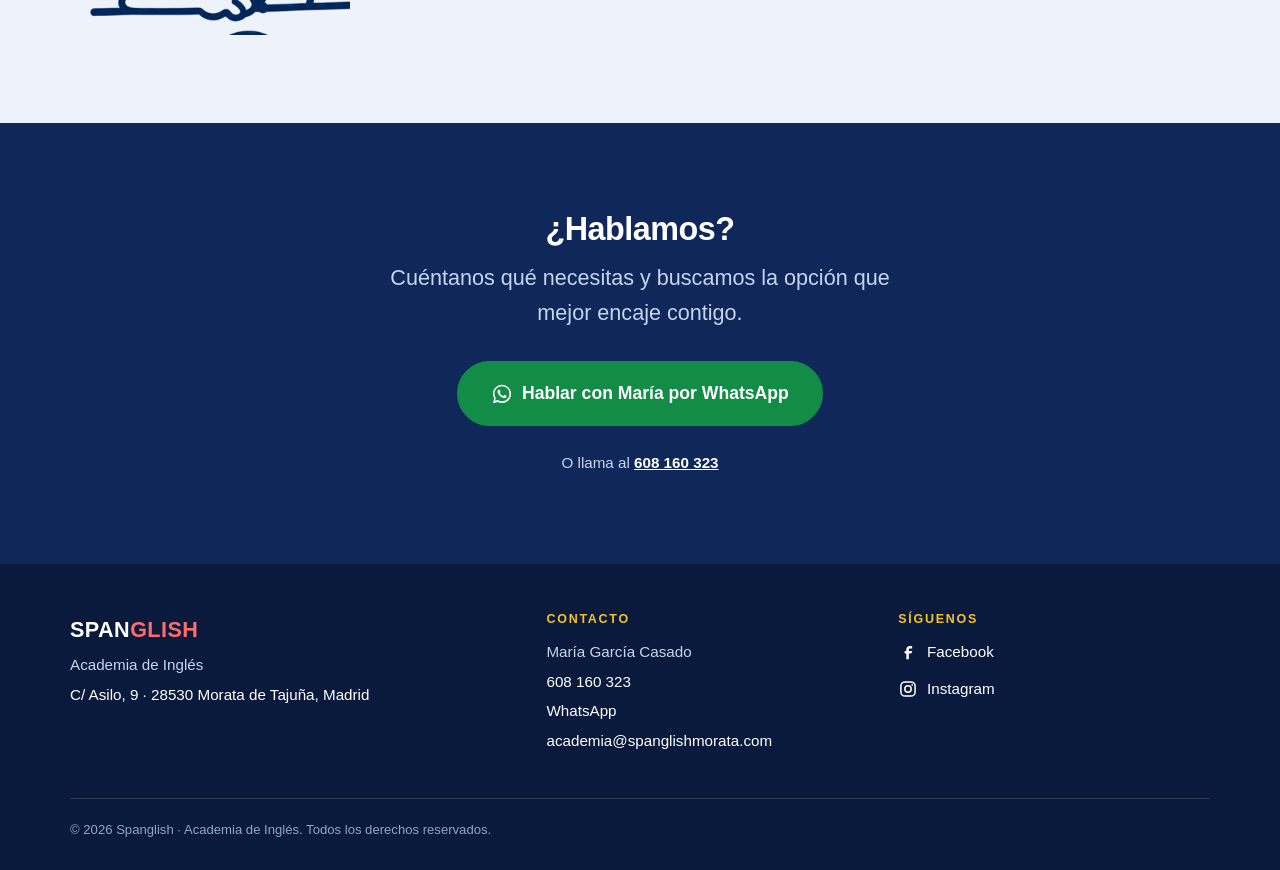
==== commit 184f88dc: "feat: anade email y direccion definitivos Email de contacto y direccion (C/ Asilo, 9, Morata de Taju" ====
--- a/index.html
+++ b/index.html
@@ -236,13 +236,18 @@
     <div class="footer-brand">
       <p class="footer-name"><span>SPAN</span><em>GLISH</em></p>
       <p>Academia de Inglés</p>
-      <p>Morata de Tajuña · Madrid</p>
+      <p>
+        <a href="https://www.google.com/maps/search/?api=1&query=C%2F%20Asilo%2C%209%2C%2028530%20Morata%20de%20Taju%C3%B1a%2C%20Madrid" target="_blank" rel="noopener">
+          C/ Asilo, 9 · 28530 Morata de Tajuña, Madrid
+        </a>
+      </p>
     </div>
     <div class="footer-col">
       <h2 class="footer-title">Contacto</h2>
       <p>María García Casado</p>
       <p><a href="tel:+34608160323">608 160 323</a></p>
       <p><a href="https://wa.me/34608160323" target="_blank" rel="noopener">WhatsApp</a></p>
+      <p><a href="mailto:academia@spanglishmorata.com">academia@spanglishmorata.com</a></p>
     </div>
     <div class="footer-col">
       <h2 class="footer-title">Síguenos</h2>
@@ -270,12 +275,16 @@
   "description": "Academia de inglés en Morata de Tajuña. Primaria, ESO, Bachillerato, tutorías y adultos. Grupos reducidos y 18 años de experiencia.",
   "url": "https://juanda-ecaweb.github.io/spanglishmorata/",
   "telephone": "+34608160323",
+  "email": "academia@spanglishmorata.com",
   "address": {
     "@type": "PostalAddress",
+    "streetAddress": "C/ Asilo, 9",
+    "postalCode": "28530",
     "addressLocality": "Morata de Tajuña",
     "addressRegion": "Madrid",
     "addressCountry": "ES"
   },
+  "hasMap": "https://www.google.com/maps/search/?api=1&query=C%2F%20Asilo%2C%209%2C%2028530%20Morata%20de%20Taju%C3%B1a%2C%20Madrid",
   "areaServed": "Morata de Tajuña, Madrid",
   "employee": {
     "@type": "Person",
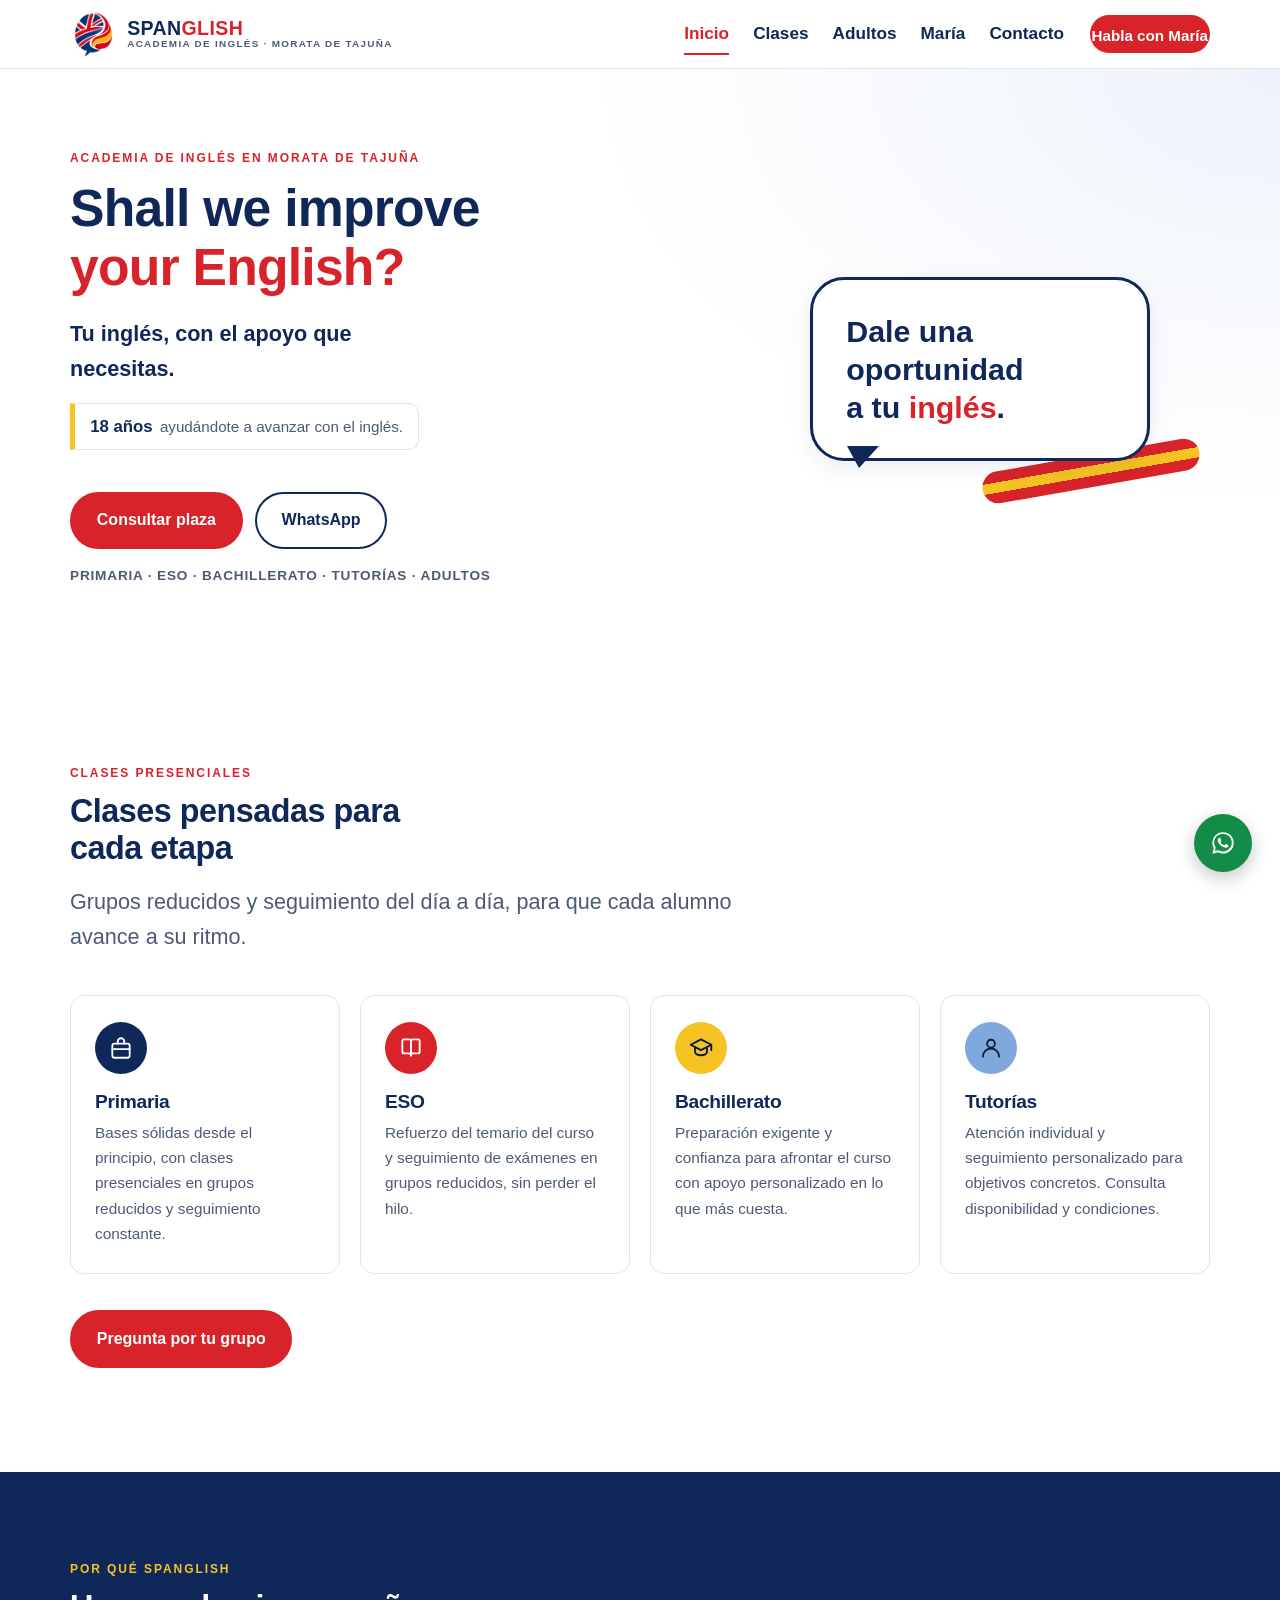
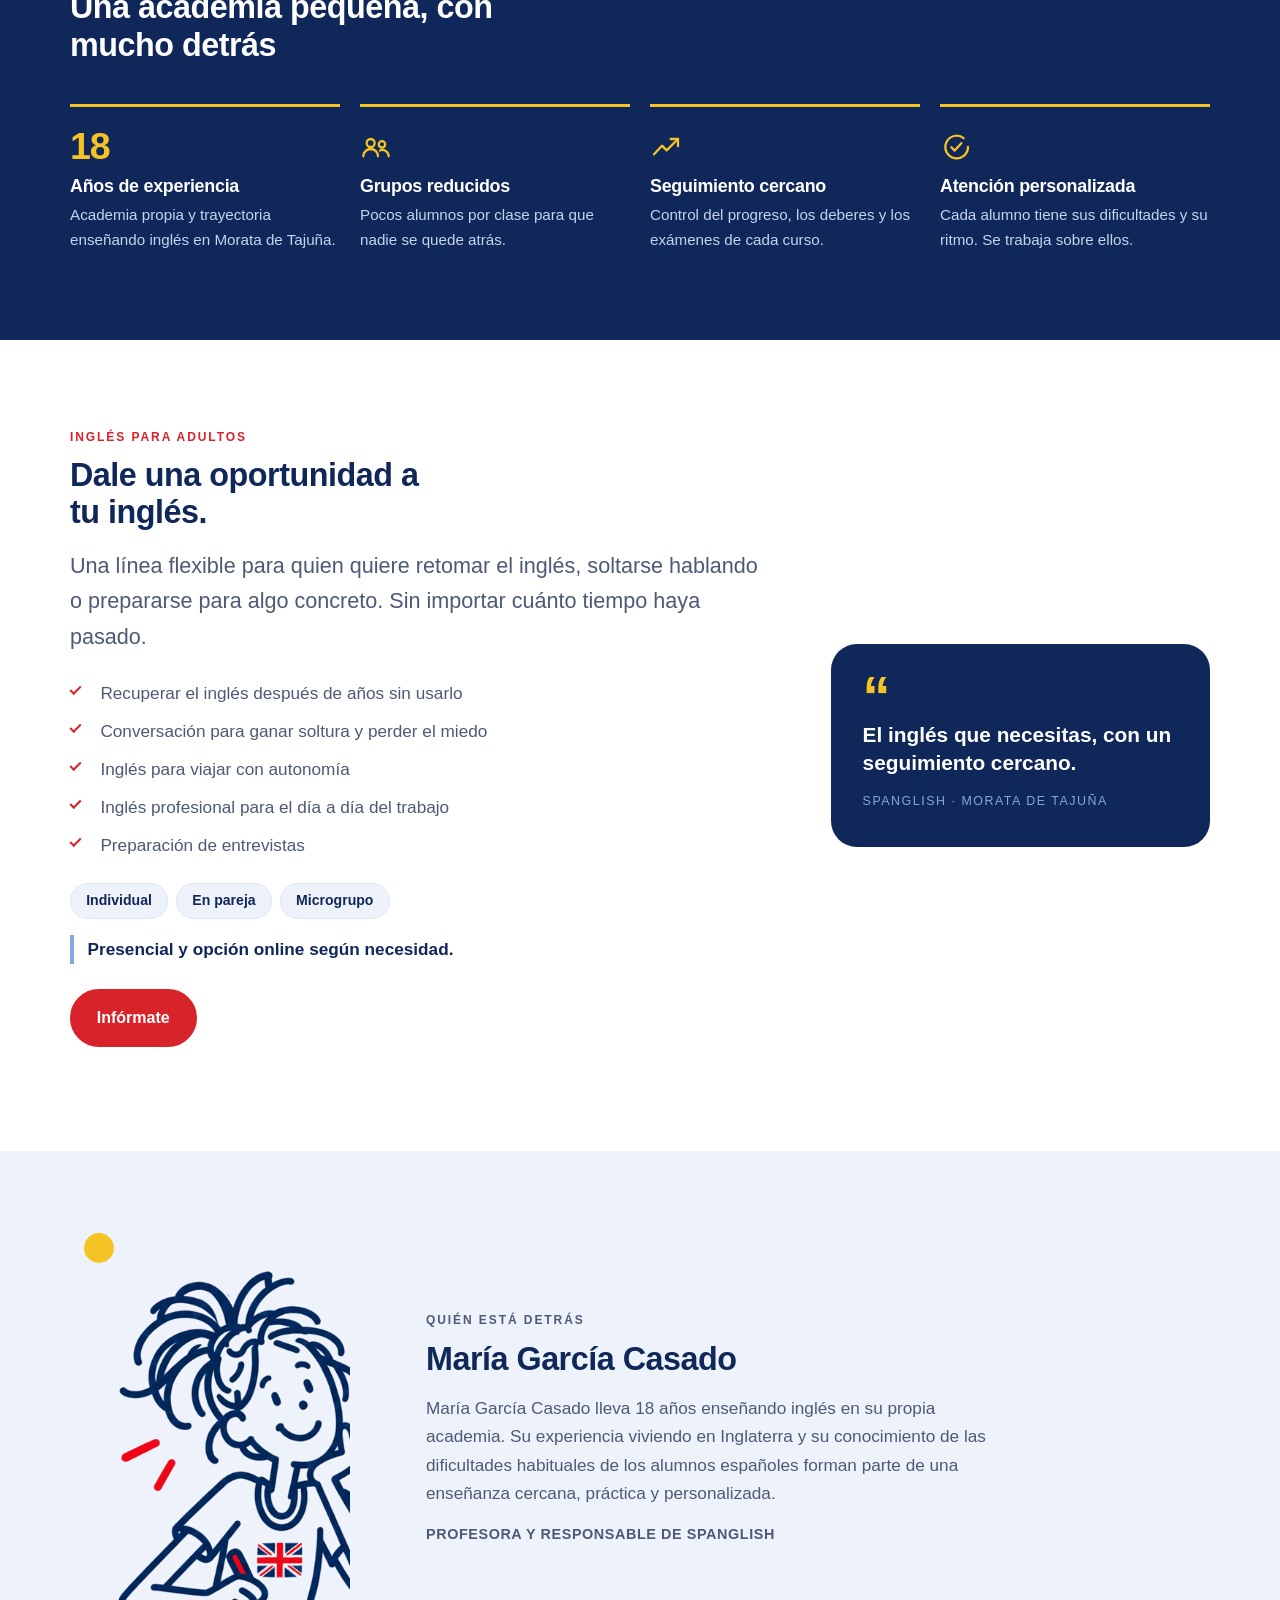
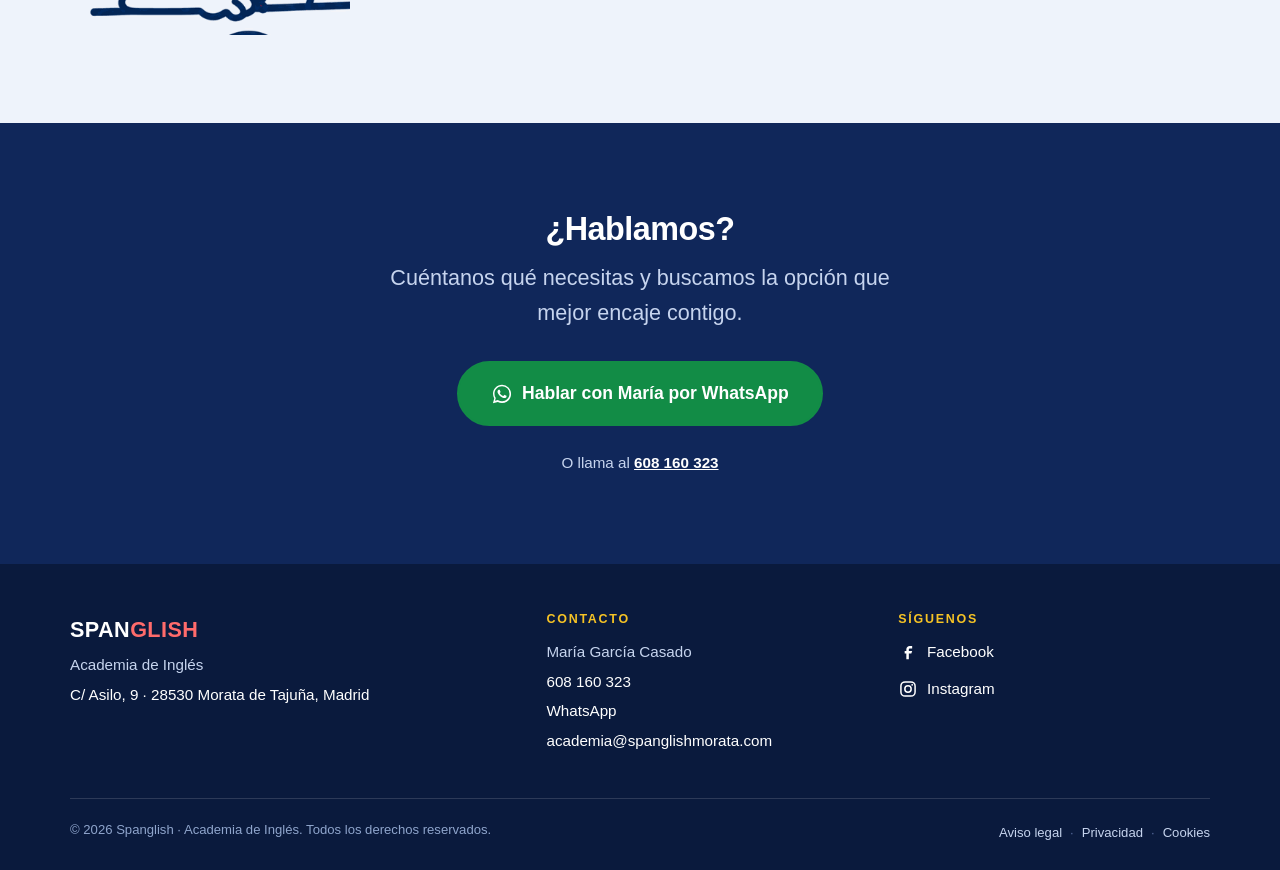
==== commit 82c7421b: "feat: anade bloque legal (aviso legal, privacidad y cookies) Nuevas paginas aviso-legal.html, privac" ====
--- a/index.html
+++ b/index.html
@@ -259,6 +259,13 @@
   </div>
   <div class="wrap footer-bottom">
     <p>© <span id="year">2026</span> Spanglish · Academia de Inglés. Todos los derechos reservados.</p>
+    <nav class="footer-legal" aria-label="Legal">
+      <a href="aviso-legal.html">Aviso legal</a>
+      <span aria-hidden="true">·</span>
+      <a href="privacidad.html">Privacidad</a>
+      <span aria-hidden="true">·</span>
+      <a href="cookies.html">Cookies</a>
+    </nav>
   </div>
 </footer>
 
--- a/css/styles.css
+++ b/css/styles.css
@@ -412,7 +412,40 @@
   margin-top: 2.5rem; padding-top: 1.25rem;
   border-top: 1px solid rgba(255, 255, 255, .14);
   font-size: .82rem; color: #8fa5cc;
-}
+  display: flex; flex-wrap: wrap; gap: .5rem 1rem; justify-content: space-between; align-items: center;
+}
+.footer-legal { display: flex; gap: .5rem; flex-wrap: wrap; }
+.footer-legal a { color: #c6d4ee; }
+.footer-legal a:hover { color: var(--gold); }
+.footer-legal a[aria-current="true"] { color: var(--white); text-decoration: underline; }
+.footer-legal span { color: #56699a; }
+
+/* ---------- Páginas legales ---------- */
+.legal-hero {
+  padding: clamp(2.5rem, 6vw, 4rem) 0 1rem;
+}
+.legal-hero .section-title { max-width none; }
+.legal-updated {
+  font-size: .85rem; color: var(--ink-mute);
+}
+.legal-content {
+  padding: 1rem 0 clamp(3rem, 6vw, 5rem);
+}
+.legal-content .wrap { max-width: 72ch; }
+.legal-content h2 {
+  font-size: 1.35rem; margin-top: 2.4rem; padding-top: 1.4rem;
+  border-top: 1px solid var(--line);
+}
+.legal-content h2:first-child { margin-top: 0; padding-top: 0; border-top: 0; }
+.legal-content h3 {
+  font-size: 1.05rem; margin-top: 1.6rem; color: var(--navy);
+}
+.legal-content p, .legal-content li { color: var(--ink-mute); }
+.legal-content ul { margin: 0 0 1rem; padding-left: 1.2rem; list-style: disc; }
+.legal-content li { margin-bottom: .4rem; }
+.legal-content strong { color: var(--navy); }
+.legal-content a { text-decoration: underline; }
+.legal-back { margin-top: 2.5rem; }
 
 /* ---------- WhatsApp flotante ---------- */
 .wa-float {
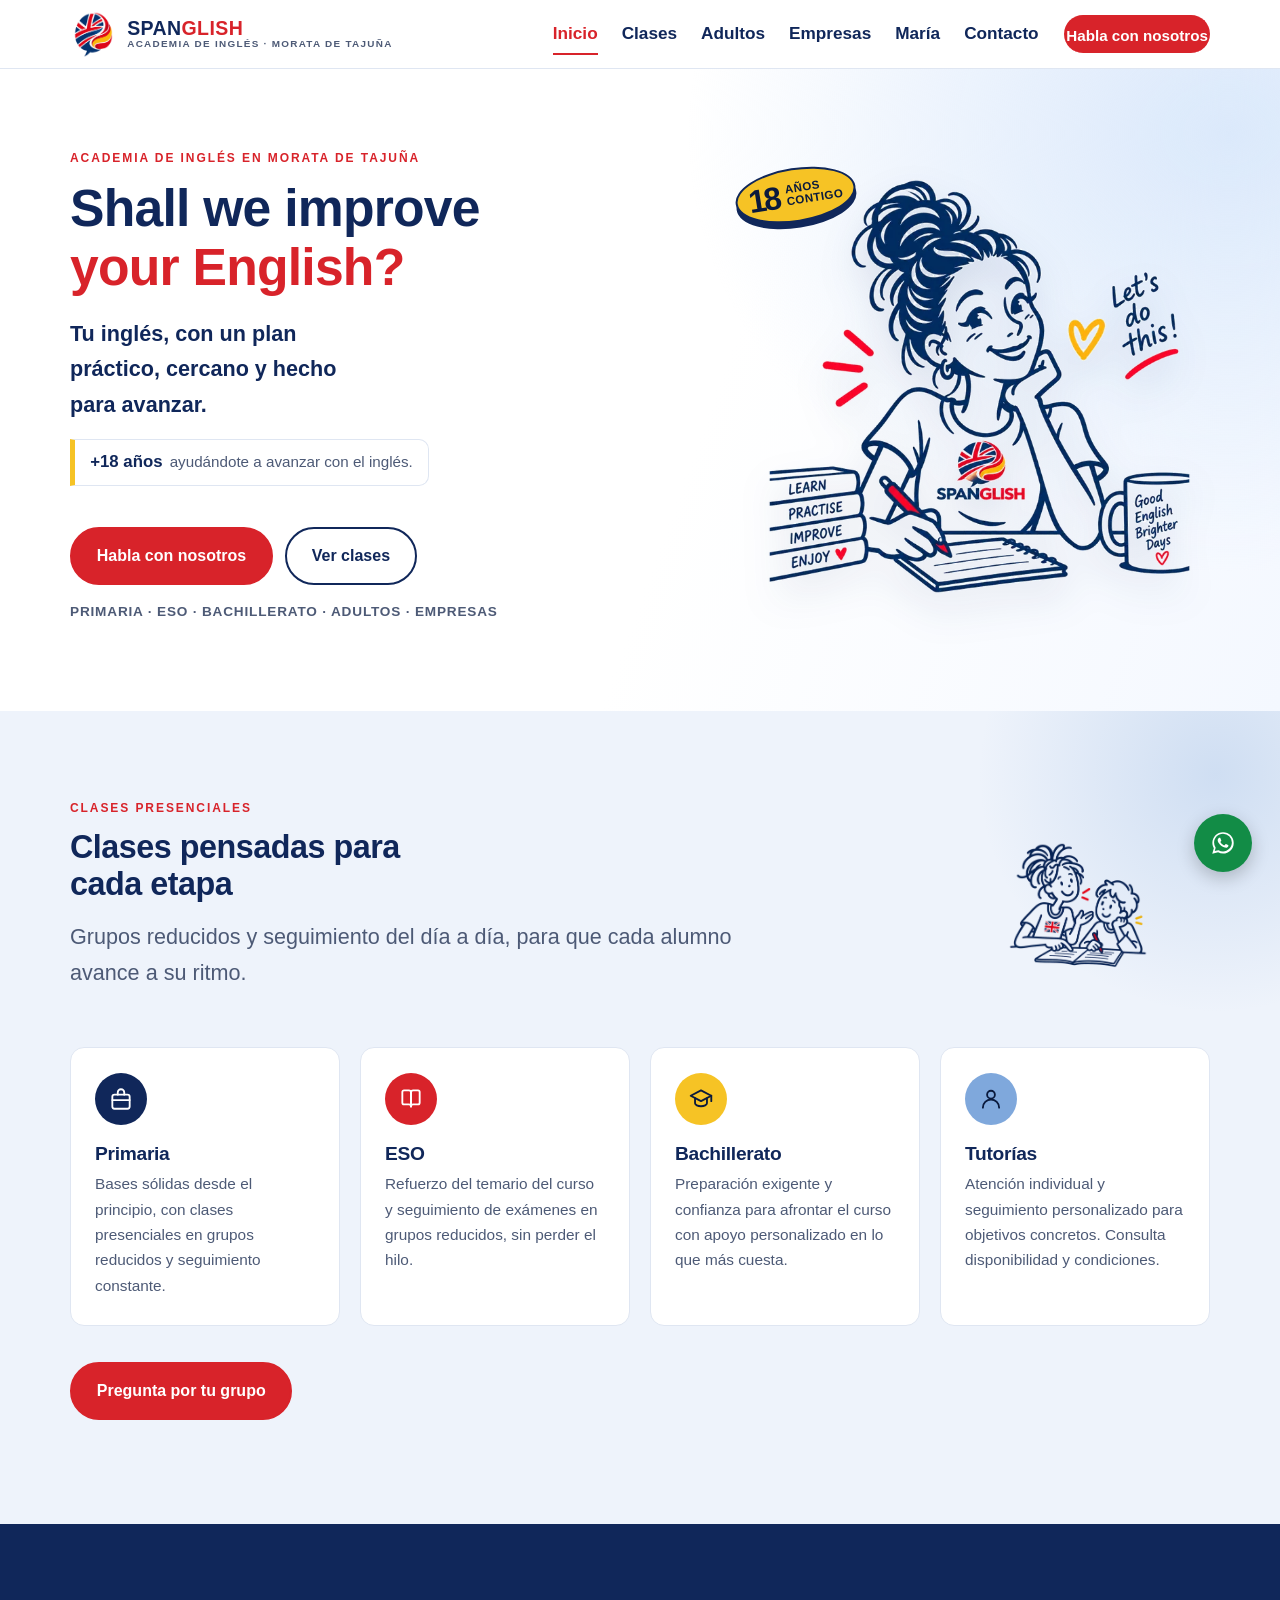
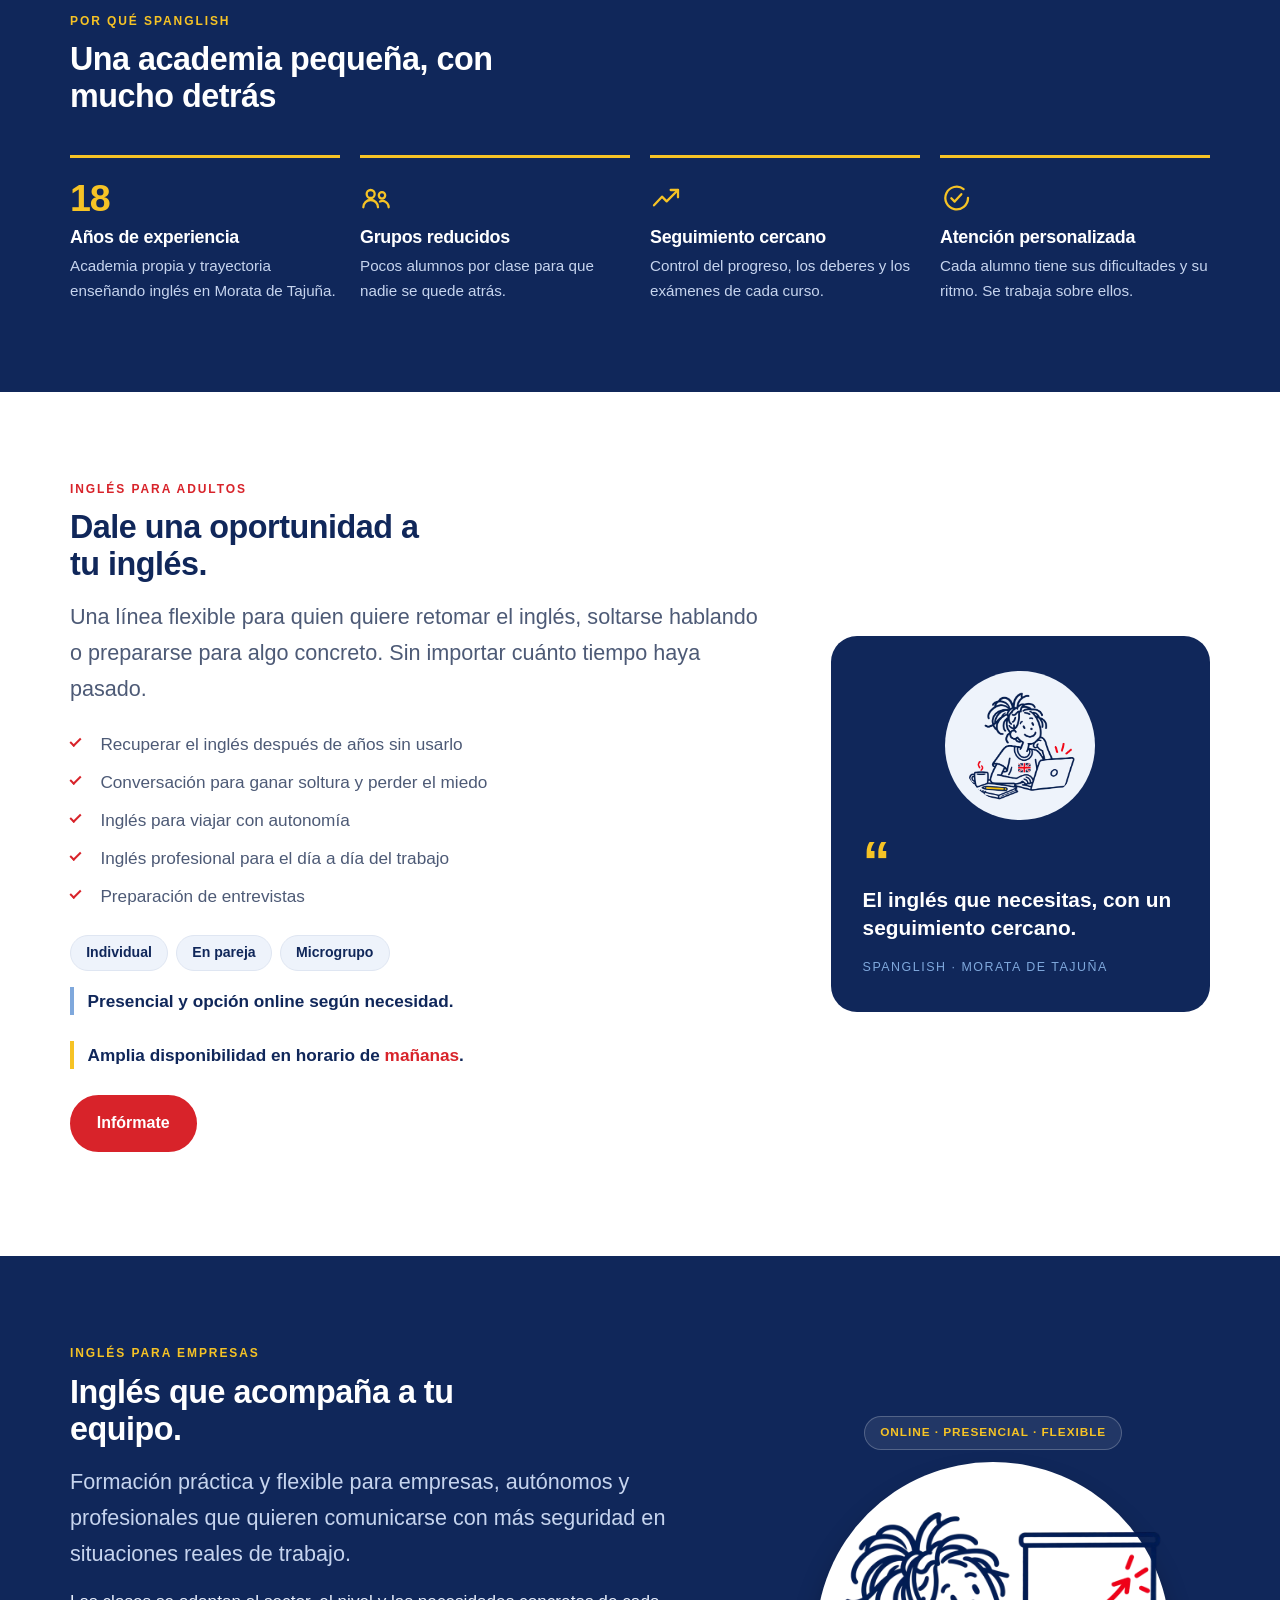
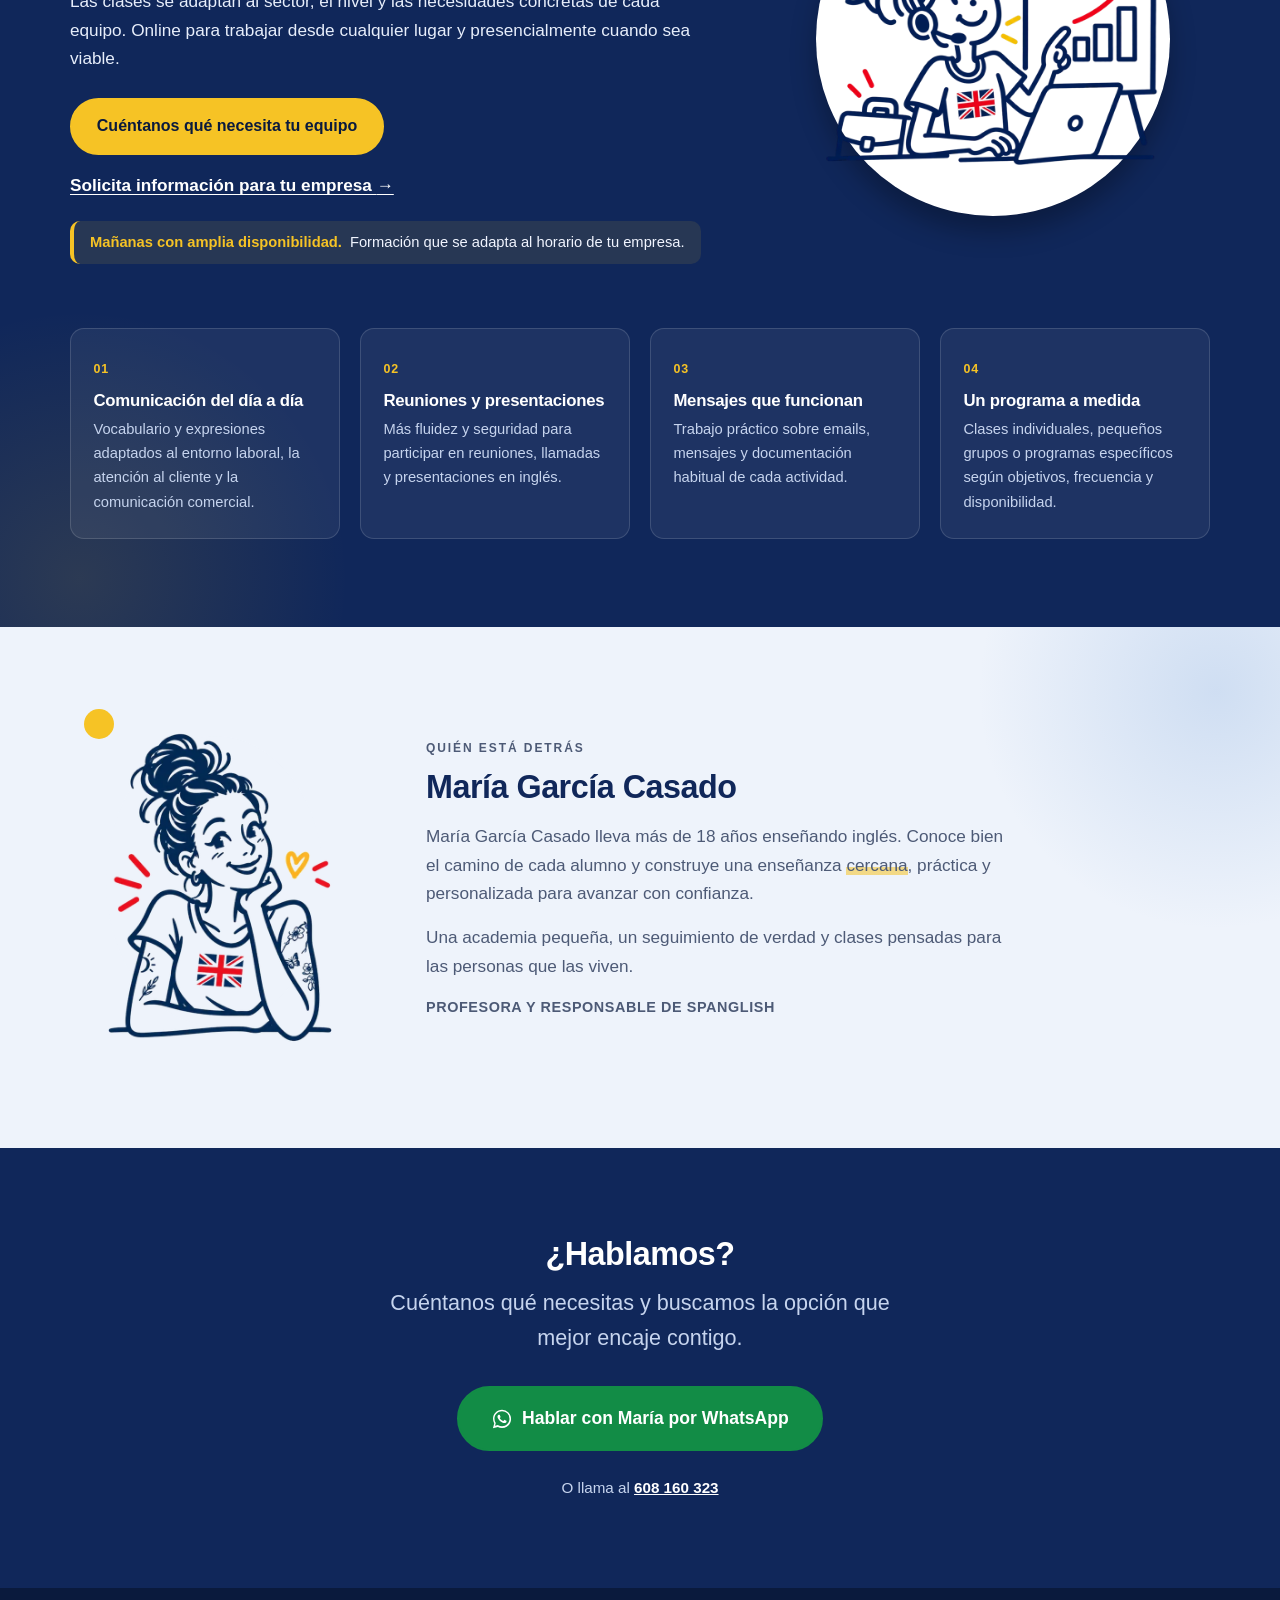
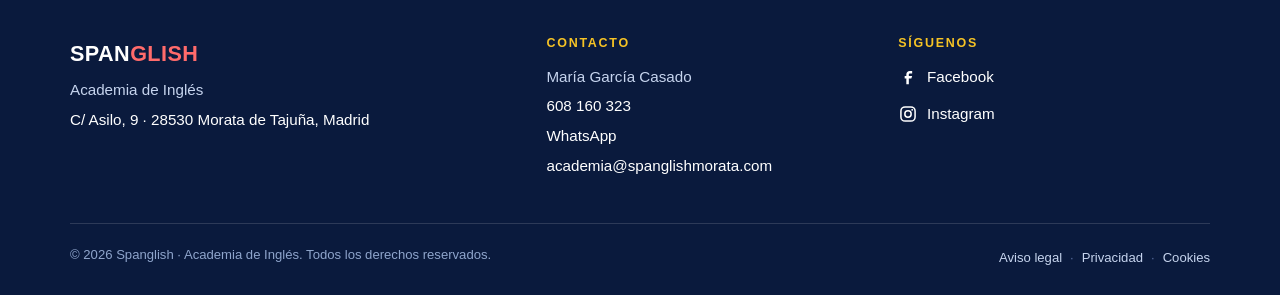
==== commit bfa356c0: "feat: V1.1 - mas personalidad visual e Ingles para empresas Hero rediseñado con ilustracion de marca" ====
--- a/index.html
+++ b/index.html
@@ -3,8 +3,8 @@
 <head>
 <meta charset="UTF-8">
 <meta name="viewport" content="width=device-width, initial-scale=1">
-<title>Spanglish | Academia de inglés en Morata de Tajuña</title>
-<meta name="description" content="Academia de inglés en Morata de Tajuña. Primaria, ESO, Bachillerato, tutorías y adultos. Grupos reducidos y 18 años de experiencia.">
+<title>Spanglish | Clases de inglés, adultos y empresas</title>
+<meta name="description" content="Clases de inglés en Morata de Tajuña y online: grupos reducidos, adultos, particulares y formación de inglés para empresas. Más de 18 años de experiencia.">
 <link rel="canonical" href="https://juanda-ecaweb.github.io/spanglishmorata/">
 <meta name="theme-color" content="#10275A">
 <meta name="robots" content="index, follow">
@@ -12,8 +12,8 @@
 <meta property="og:type" content="website">
 <meta property="og:site_name" content="Spanglish · Academia de Inglés">
 <meta property="og:locale" content="es_ES">
-<meta property="og:title" content="Spanglish | Academia de inglés en Morata de Tajuña">
-<meta property="og:description" content="Primaria, ESO, Bachillerato, tutorías y adultos. Grupos reducidos, seguimiento cercano y 18 años de experiencia.">
+<meta property="og:title" content="Spanglish | Clases de inglés, adultos y empresas">
+<meta property="og:description" content="Inglés práctico para alumnos, adultos, profesionales y empresas. Más de 18 años de experiencia.">
 <meta property="og:url" content="https://juanda-ecaweb.github.io/spanglishmorata/">
 <meta property="og:image" content="https://juanda-ecaweb.github.io/spanglishmorata/assets/img/og-image.png">
 <meta property="og:image:type" content="image/png">
@@ -22,8 +22,8 @@
 <meta property="og:image:alt" content="Spanglish · Academia de Inglés en Morata de Tajuña">
 
 <meta name="twitter:card" content="summary_large_image">
-<meta name="twitter:title" content="Spanglish | Academia de inglés en Morata de Tajuña">
-<meta name="twitter:description" content="Primaria, ESO, Bachillerato, tutorías y adultos. Grupos reducidos y 18 años de experiencia.">
+<meta name="twitter:title" content="Spanglish | Clases de inglés, adultos y empresas">
+<meta name="twitter:description" content="Inglés práctico para alumnos, adultos, profesionales y empresas. Más de 18 años de experiencia.">
 <meta name="twitter:image" content="https://juanda-ecaweb.github.io/spanglishmorata/assets/img/og-image.png">
 
 <!-- Dominio futuro: spanglishmorata.com. Mientras no esté activo, se publica en GitHub Pages (ver README). -->
@@ -34,8 +34,9 @@
 <body>
 
 <a class="skip-link" href="#contenido">Saltar al contenido principal</a>
-
-<header class="site-header" id="inicio">
+<span id="inicio" class="anchor-top" aria-hidden="true"></span>
+
+<header class="site-header">
   <div class="wrap header-inner">
     <a class="brand" href="#inicio" aria-label="Spanglish, Academia de Inglés en Morata de Tajuña. Ir al inicio">
       <img src="assets/img/logo-spanglish-icon.png" alt="" width="46" height="46" class="brand-logo">
@@ -55,10 +56,11 @@
         <li><a href="#inicio">Inicio</a></li>
         <li><a href="#clases">Clases</a></li>
         <li><a href="#adultos">Adultos</a></li>
+        <li><a href="#empresas">Empresas</a></li>
         <li><a href="#maria">María</a></li>
         <li><a href="#contacto">Contacto</a></li>
       </ul>
-      <a class="btn btn-primary btn-sm nav-cta" href="https://wa.me/34608160323?text=Hola%20Mar%C3%ADa%2C%20he%20visto%20la%20web%20de%20Spanglish%20y%20quer%C3%ADa%20informaci%C3%B3n." target="_blank" rel="noopener">Habla con María</a>
+      <a class="btn btn-primary btn-sm nav-cta" href="https://wa.me/34608160323?text=Hola%20Mar%C3%ADa%2C%20he%20visto%20la%20web%20de%20Spanglish%20y%20quer%C3%ADa%20informaci%C3%B3n." target="_blank" rel="noopener">Habla con nosotros</a>
     </nav>
   </div>
 </header>
@@ -71,30 +73,35 @@
       <div class="hero-copy">
         <p class="eyebrow">Academia de inglés en Morata de Tajuña</p>
         <h1 id="hero-title" class="hero-title">Shall we improve <span class="accent">your English?</span></h1>
-        <p class="hero-lead">Tu inglés, con el apoyo que necesitas.</p>
-        <p class="credential"><span class="credential-num">18 años</span> ayudándote a avanzar con el inglés.</p>
+        <p class="hero-lead">Tu inglés, con un plan práctico, cercano y hecho para avanzar.</p>
+        <p class="credential"><span class="credential-num">+18 años</span> ayudándote a avanzar con el inglés.</p>
         <div class="hero-actions">
-          <a class="btn btn-primary" href="#contacto">Consultar plaza</a>
-          <a class="btn btn-ghost" href="https://wa.me/34608160323?text=Hola%20Mar%C3%ADa%2C%20he%20visto%20la%20web%20de%20Spanglish%20y%20quer%C3%ADa%20informaci%C3%B3n." target="_blank" rel="noopener">WhatsApp</a>
-        </div>
-        <p class="hero-note">Primaria · ESO · Bachillerato · Tutorías · Adultos</p>
-      </div>
-
-      <div class="hero-visual" aria-hidden="true">
-        <div class="bubble">
-          <p class="bubble-text">Dale una oportunidad<br>a tu <strong>inglés</strong>.</p>
-        </div>
-        <div class="hero-stripes"></div>
+          <a class="btn btn-primary" href="https://wa.me/34608160323?text=Hola%20Mar%C3%ADa%2C%20he%20visto%20la%20web%20de%20Spanglish%20y%20quer%C3%ADa%20informaci%C3%B3n." target="_blank" rel="noopener">Habla con nosotros</a>
+          <a class="btn btn-ghost" href="#clases">Ver clases</a>
+        </div>
+        <p class="hero-note">Primaria · ESO · Bachillerato · Adultos · Empresas</p>
+      </div>
+
+      <div class="hero-visual">
+        <span class="hero-sticker" aria-label="Más de 18 años de experiencia"><strong>18</strong><span>años<br>contigo</span></span>
+        <img src="assets/img/maria-v11.webp" alt="Ilustración de Spanglish: una alumna sonriente escribiendo, rodeada de libros con las palabras Learn, Practise, Improve, Enjoy" width="680" height="671" fetchpriority="high">
       </div>
     </div>
   </section>
 
   <!-- CLASES -->
-  <section class="section" id="clases" aria-labelledby="clases-title">
+  <section class="section section--soft" id="clases" aria-labelledby="clases-title">
     <div class="wrap">
-      <p class="eyebrow">Clases presenciales</p>
-      <h2 id="clases-title" class="section-title">Clases pensadas para cada etapa</h2>
-      <p class="section-lead">Grupos reducidos y seguimiento del día a día, para que cada alumno avance a su ritmo.</p>
+      <div class="clases-intro">
+        <div>
+          <p class="eyebrow">Clases presenciales</p>
+          <h2 id="clases-title" class="section-title">Clases pensadas para cada etapa</h2>
+          <p class="section-lead">Grupos reducidos y seguimiento del día a día, para que cada alumno avance a su ritmo.</p>
+        </div>
+        <div class="clases-visual">
+          <img src="assets/img/teaching-pair.webp" alt="Ilustración de una profesora de Spanglish ayudando a un alumno con sus deberes" width="743" height="760" loading="lazy">
+        </div>
+      </div>
 
       <ul class="grid grid-4 course-list">
         <li class="course">
@@ -189,11 +196,15 @@
           <span class="pill">Microgrupo</span>
         </p>
         <p class="note">Presencial y opción online según necesidad.</p>
+        <p class="note note--accent">Amplia disponibilidad en horario de <strong>mañanas</strong>.</p>
         <p>
           <a class="btn btn-primary" href="https://wa.me/34608160323?text=Hola%20Mar%C3%ADa%2C%20he%20visto%20la%20web%20de%20Spanglish%20y%20quer%C3%ADa%20informaci%C3%B3n%20sobre%20las%20clases%20de%20adultos." target="_blank" rel="noopener">Infórmate</a>
         </p>
       </div>
       <aside class="adults-aside">
+        <div class="adults-aside-visual">
+          <img src="assets/img/adults-online.webp" alt="Ilustración de una alumna adulta de Spanglish en una clase online con portátil y café" width="760" height="758" loading="lazy">
+        </div>
         <p class="quote-mark" aria-hidden="true">“</p>
         <p class="quote">El inglés que necesitas, con un seguimiento cercano.</p>
         <p class="quote-by">Spanglish · Morata de Tajuña</p>
@@ -201,16 +212,63 @@
     </div>
   </section>
 
+  <!-- EMPRESAS -->
+  <section class="section section--navy section--business" id="empresas" aria-labelledby="empresas-title">
+    <div class="wrap business-layout">
+      <div class="business-copy">
+        <p class="eyebrow eyebrow--light">Inglés para empresas</p>
+        <h2 id="empresas-title" class="section-title">Inglés que acompaña a tu equipo.</h2>
+        <p class="section-lead">Formación práctica y flexible para empresas, autónomos y profesionales que quieren comunicarse con más seguridad en situaciones reales de trabajo.</p>
+        <p>Las clases se adaptan al sector, el nivel y las necesidades concretas de cada equipo. Online para trabajar desde cualquier lugar y presencialmente cuando sea viable.</p>
+        <div class="business-actions">
+          <a class="btn btn-gold" href="https://wa.me/34608160323?text=Hola%20Mar%C3%ADa%2C%20me%20gustar%C3%ADa%20recibir%20informaci%C3%B3n%20sobre%20clases%20de%20ingl%C3%A9s%20para%20mi%20empresa." target="_blank" rel="noopener">Cuéntanos qué necesita tu equipo</a>
+          <a class="business-link" href="#contacto">Solicita información para tu empresa <span aria-hidden="true">→</span></a>
+        </div>
+        <p class="business-note"><strong>Mañanas con amplia disponibilidad.</strong> Formación que se adapta al horario de tu empresa.</p>
+      </div>
+      <div class="business-visual">
+        <span class="business-tag">Online · Presencial · Flexible</span>
+        <figure>
+          <img src="assets/img/business-learning.webp" alt="Ilustración de una profesional de Spanglish con portátil y una presentación" width="820" height="820" loading="lazy">
+        </figure>
+      </div>
+    </div>
+
+    <div class="wrap grid grid-4 business-offerings" aria-label="Áreas de formación para empresas">
+      <article class="business-card">
+        <span class="business-card-num" aria-hidden="true">01</span>
+        <h3>Comunicación del día a día</h3>
+        <p>Vocabulario y expresiones adaptados al entorno laboral, la atención al cliente y la comunicación comercial.</p>
+      </article>
+      <article class="business-card">
+        <span class="business-card-num" aria-hidden="true">02</span>
+        <h3>Reuniones y presentaciones</h3>
+        <p>Más fluidez y seguridad para participar en reuniones, llamadas y presentaciones en inglés.</p>
+      </article>
+      <article class="business-card">
+        <span class="business-card-num" aria-hidden="true">03</span>
+        <h3>Mensajes que funcionan</h3>
+        <p>Trabajo práctico sobre emails, mensajes y documentación habitual de cada actividad.</p>
+      </article>
+      <article class="business-card">
+        <span class="business-card-num" aria-hidden="true">04</span>
+        <h3>Un programa a medida</h3>
+        <p>Clases individuales, pequeños grupos o programas específicos según objetivos, frecuencia y disponibilidad.</p>
+      </article>
+    </div>
+  </section>
+
   <!-- MARÍA -->
   <section class="section section--soft" id="maria" aria-labelledby="maria-title">
     <div class="wrap about">
       <div class="about-photo">
-        <img src="assets/img/maria-ilustracion.png" alt="Ilustración lineal de una alumna sonriente escribiendo, con la bandera del Reino Unido en la camiseta" width="356" height="543" loading="lazy">
+        <img src="assets/img/maria-portrait.webp" alt="Retrato ilustrado de María García Casado, sonriente" width="572" height="760" loading="lazy">
       </div>
       <div class="about-copy">
         <p class="eyebrow">Quién está detrás</p>
         <h2 id="maria-title" class="section-title">María García Casado</h2>
-        <p>María García Casado lleva 18 años enseñando inglés en su propia academia. Su experiencia viviendo en Inglaterra y su conocimiento de las dificultades habituales de los alumnos españoles forman parte de una enseñanza cercana, práctica y personalizada.</p>
+        <p>María García Casado lleva más de 18 años enseñando inglés. Conoce bien el camino de cada alumno y construye una enseñanza <span class="hl-gold">cercana</span>, práctica y personalizada para avanzar con confianza.</p>
+        <p class="about-highlight">Una academia pequeña, un seguimiento de verdad y clases pensadas para las personas que las viven.</p>
         <p class="about-signature">Profesora y responsable de Spanglish</p>
       </div>
     </div>
@@ -279,7 +337,7 @@
   "@type": "EducationalOrganization",
   "name": "Spanglish · Academia de Inglés",
   "alternateName": "Spanglish Morata",
-  "description": "Academia de inglés en Morata de Tajuña. Primaria, ESO, Bachillerato, tutorías y adultos. Grupos reducidos y 18 años de experiencia.",
+  "description": "Clases de inglés en Morata de Tajuña y online para alumnos, adultos, profesionales y empresas. Más de 18 años de experiencia.",
   "url": "https://juanda-ecaweb.github.io/spanglishmorata/",
   "telephone": "+34608160323",
   "email": "academia@spanglishmorata.com",
@@ -292,7 +350,7 @@
     "addressCountry": "ES"
   },
   "hasMap": "https://www.google.com/maps/search/?api=1&query=C%2F%20Asilo%2C%209%2C%2028530%20Morata%20de%20Taju%C3%B1a%2C%20Madrid",
-  "areaServed": "Morata de Tajuña, Madrid",
+  "areaServed": "Morata de Tajuña, Madrid y formación online",
   "employee": {
     "@type": "Person",
     "name": "María García Casado",
--- a/css/styles.css
+++ b/css/styles.css
@@ -84,6 +84,8 @@
 }
 .skip-link:focus { top: 0; color: var(--white); }
 
+.anchor-top { display: block; position: relative; height: 0; }
+
 /* ---------- Botones ---------- */
 .btn {
   display: inline-flex; align-items: center; justify-content: center; gap: .55rem;
@@ -104,6 +106,8 @@
 .btn-lg { padding: 1rem 2rem; font-size: 1.1rem; }
 .btn-wa { background: var(--wa); color: var(--white); border-color: var(--wa); }
 .btn-wa:hover { background: #0e7339; border-color: #0e7339; color: var(--white); }
+.btn-gold { background: var(--gold); border-color: var(--gold); color: var(--navy-deep); }
+.btn-gold:hover { background: #ffd54b; border-color: #ffd54b; color: var(--navy-deep); }
 .wa-icon { width: 22px; height: 22px; flex: none; }
 
 /* ---------- Header ---------- */
@@ -187,17 +191,28 @@
 .section-lead { font-size: var(--step-1); color: var(--ink-mute); max-width: 58ch; }
 
 .section { padding: clamp(3.25rem, 7vw, 5.5rem) 0; }
-.section--soft { background: var(--sky-soft); }
+.section--soft { background: var(--sky-soft); position: relative; overflow: hidden; }
+.section--soft::before {
+  content: ""; position: absolute; z-index: 0; pointer-events: none;
+  width: 30rem; height: 30rem; border-radius: 50%; top: -11rem; right: -11rem;
+  background: radial-gradient(circle, rgba(127, 168, 220, .28) 0%, rgba(127, 168, 220, 0) 70%);
+}
+.section--soft > .wrap { position: relative; z-index: 1; }
 .section--navy { background: var(--navy); color: #e7eefb; }
 .section--navy .section-title { color: var(--white); max-width: 24ch; }
+.section--navy .section-lead { color: #c6d4ee; }
 .section-foot { margin-top: 2.25rem; }
+
+/* Resalte tipográfico puntual */
+.hl-gold { background: linear-gradient(transparent 62%, rgba(246, 195, 37, .55) 0); }
 
 /* ---------- Hero ---------- */
 .hero {
   position: relative;
   padding: clamp(2.75rem, 7vw, 5rem) 0 clamp(3rem, 7vw, 5.5rem);
   background:
-    radial-gradient(90% 120% at 100% 0%, var(--sky-soft) 0%, rgba(255, 255, 255, 0) 60%);
+    radial-gradient(65% 105% at 96% 10%, #dbe9fb 0%, rgba(255, 255, 255, 0) 65%),
+    linear-gradient(110deg, #fff 0%, #fff 55%, #f4f8ff 100%);
   overflow: hidden;
 }
 .hero-inner { display: grid; gap: 2.5rem; }
@@ -221,40 +236,22 @@
   color: var(--ink-mute); font-weight: 600; margin: 0;
 }
 
-/* Bocadillo del hero: guiño a la identidad de marca */
-.hero-visual { position: relative; display: grid; place-items: center; min-height: 220px; }
-.bubble {
-  position: relative; z-index: 2;
-  background: var(--white);
-  border: 3px solid var(--navy);
-  border-radius: 34px;
-  padding: 2rem 2.1rem;
-  max-width: 340px;
-  box-shadow: var(--shadow);
-}
-.bubble::after {
-  content: ""; position: absolute; left: 34px; bottom: -22px;
-  width: 0; height: 0;
-  border: 12px solid transparent;
-  border-top: 22px solid var(--navy);
-  border-right-width: 20px;
-}
-.bubble-text {
-  margin: 0; font-size: clamp(1.35rem, 1.1rem + 1.4vw, 1.9rem);
-  font-weight: 800; color: var(--navy); line-height: 1.25;
-}
-.bubble-text strong { color: var(--red); }
-.hero-stripes {
-  position: absolute; z-index: 1;
-  right: 2%; bottom: -4%;
-  width: min(220px, 62%); height: 32px;
-  background: linear-gradient(var(--red) 0 34%, var(--gold) 34% 66%, var(--red) 66% 100%);
-  border-radius: 999px;
-  transform: rotate(-10deg);
-}
+/* Ilustración principal del hero */
+.hero-visual { position: relative; display: grid; place-items: center; min-height: 300px; isolation: isolate; }
+.hero-visual > img { position: relative; z-index: 2; width: min(100%, 490px); filter: drop-shadow(0 18px 18px rgba(16, 39, 90, .13)); }
+.hero-sticker {
+  position: absolute; z-index: 4; left: 4%; top: -2%; display: inline-flex; align-items: center;
+  gap: .45rem; min-width: 112px; padding: .55rem .7rem; border: 2px solid var(--navy);
+  border-radius: 50%; background: var(--gold); color: var(--navy-deep); transform: rotate(-9deg);
+  box-shadow: 0 6px 0 var(--navy); font-weight: 800; line-height: 1;
+}
+.hero-sticker strong { font-size: 2rem; letter-spacing: -.08em; }
+.hero-sticker span { font-size: .72rem; text-transform: uppercase; letter-spacing: .04em; }
 
 @media (min-width: 56rem) {
   .hero-inner { grid-template-columns: 1.15fr .85fr; align-items: center; gap: 3.5rem; }
+  .hero-visual { min-height: 440px; }
+  .hero-sticker { left: -3%; top: 2%; }
 }
 
 /* ---------- Rejillas ---------- */
@@ -263,6 +260,12 @@
 @media (min-width: 64rem) { .grid-4 { grid-template-columns: repeat(4, 1fr); } }
 
 /* ---------- Clases ---------- */
+.clases-intro { display: grid; gap: 1.75rem; align-items: center; margin-bottom: .5rem; }
+.clases-visual { display: flex; justify-content: center; }
+.clases-visual img { width: min(220px, 60%); }
+@media (min-width: 56rem) {
+  .clases-intro { grid-template-columns: 1.5fr .5fr; gap: 3rem; }
+}
 .course-list { margin-top: 2.5rem; }
 .course {
   padding: 1.6rem 1.5rem 1.7rem;
@@ -328,12 +331,21 @@
   border-left: 4px solid var(--sky); padding-left: .85rem;
   margin-bottom: 1.6rem;
 }
+.note--accent { border-left-color: var(--gold); }
+.note--accent strong { color: var(--red); }
 .adults-aside {
   background: var(--navy); color: var(--white);
   border-radius: var(--radius-lg);
   padding: 2.2rem 2rem;
   position: relative;
 }
+.adults-aside-visual { display: flex; justify-content: center; margin-bottom: 1.5rem; }
+.adults-aside-visual img {
+  width: min(150px, 55%);
+  background: var(--sky-soft);
+  border-radius: 999px;
+  padding: .9rem;
+}
 .quote-mark {
   font-size: 3.5rem; line-height: .6; color: var(--gold);
   margin: 0 0 .5rem; font-weight: 800;
@@ -343,6 +355,56 @@
   margin: 0; font-size: .78rem; letter-spacing: .12em;
   text-transform: uppercase; color: var(--sky);
 }
+
+/* ---------- Empresas ---------- */
+.section--business { position: relative; overflow: hidden; }
+.section--business::before {
+  content: ""; position: absolute; z-index: 0; pointer-events: none;
+  width: 34rem; height: 34rem; border-radius: 50%; bottom: -14rem; left: -12rem;
+  background: radial-gradient(circle, rgba(246, 195, 37, .12) 0%, rgba(246, 195, 37, 0) 70%);
+}
+.section--business > .wrap { position: relative; z-index: 1; }
+
+.business-layout { display: grid; gap: 2.5rem; align-items: center; }
+@media (min-width: 56rem) {
+  .business-layout { grid-template-columns: 1.2fr .8fr; gap: 3.5rem; }
+}
+.business-actions { display: flex; flex-direction: column; align-items: flex-start; gap: 1rem; margin: 1.6rem 0 1.3rem; }
+.business-link { color: var(--white); font-weight: 600; text-decoration: underline; text-underline-offset: 3px; }
+.business-link:hover { color: var(--gold); }
+.business-note {
+  display: inline-flex; align-items: center; gap: .5rem; flex-wrap: wrap;
+  padding: .6rem 1rem; border-radius: 10px;
+  background: rgba(246, 195, 37, .1); border-left: 4px solid var(--gold);
+  color: #f1f5ff; font-size: .92rem;
+}
+.business-note strong { color: var(--gold); }
+
+.business-visual { text-align: center; }
+.business-tag {
+  display: inline-block; margin-bottom: 1.2rem; padding: .4rem .95rem;
+  border-radius: 999px; background: rgba(255, 255, 255, .08); border: 1px solid rgba(255, 255, 255, .22);
+  color: var(--gold); font-size: .74rem; font-weight: 700; letter-spacing: .08em; text-transform: uppercase;
+}
+.business-visual figure {
+  position: relative; width: min(100%, 340px); margin: 0 auto; display: grid; place-items: center;
+}
+.business-visual figure::before {
+  content: ""; position: absolute; z-index: 0;
+  width: 104%; height: 104%; border-radius: 50%;
+  background: var(--white);
+  box-shadow: 0 16px 26px rgba(0, 0, 0, .28);
+}
+.business-visual img { position: relative; z-index: 1; width: 100%; margin-inline: auto; }
+
+.business-offerings { margin-top: 3rem; }
+.business-card {
+  background: rgba(255, 255, 255, .06); border: 1px solid rgba(255, 255, 255, .14);
+  border-radius: var(--radius); padding: 1.5rem 1.4rem;
+}
+.business-card-num { font-size: .78rem; font-weight: 800; color: var(--gold); letter-spacing: .08em; }
+.business-card h3 { color: var(--white); font-size: 1.05rem; margin: .6rem 0 .4rem; }
+.business-card p { color: #c6d4ee; font-size: .92rem; margin: 0; }
 
 /* ---------- María ---------- */
 .about { display: grid; gap: 2rem; }
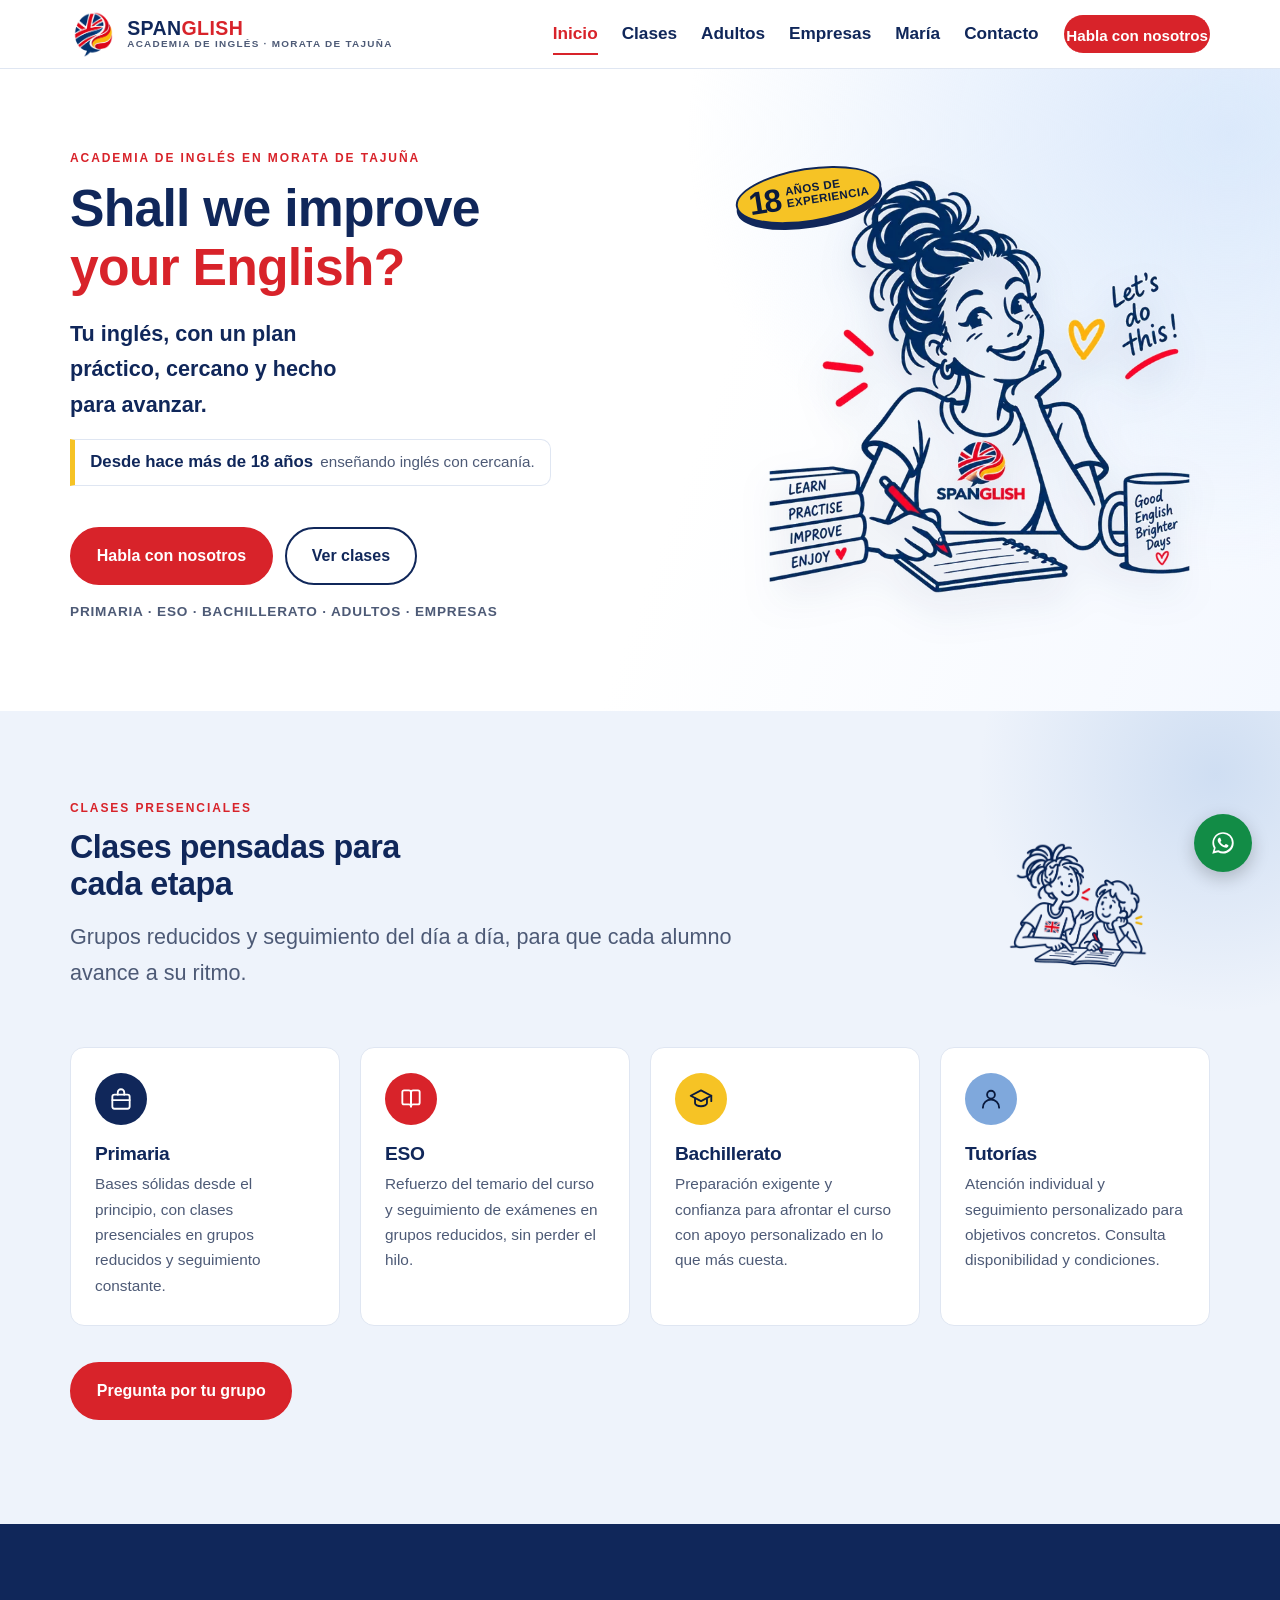
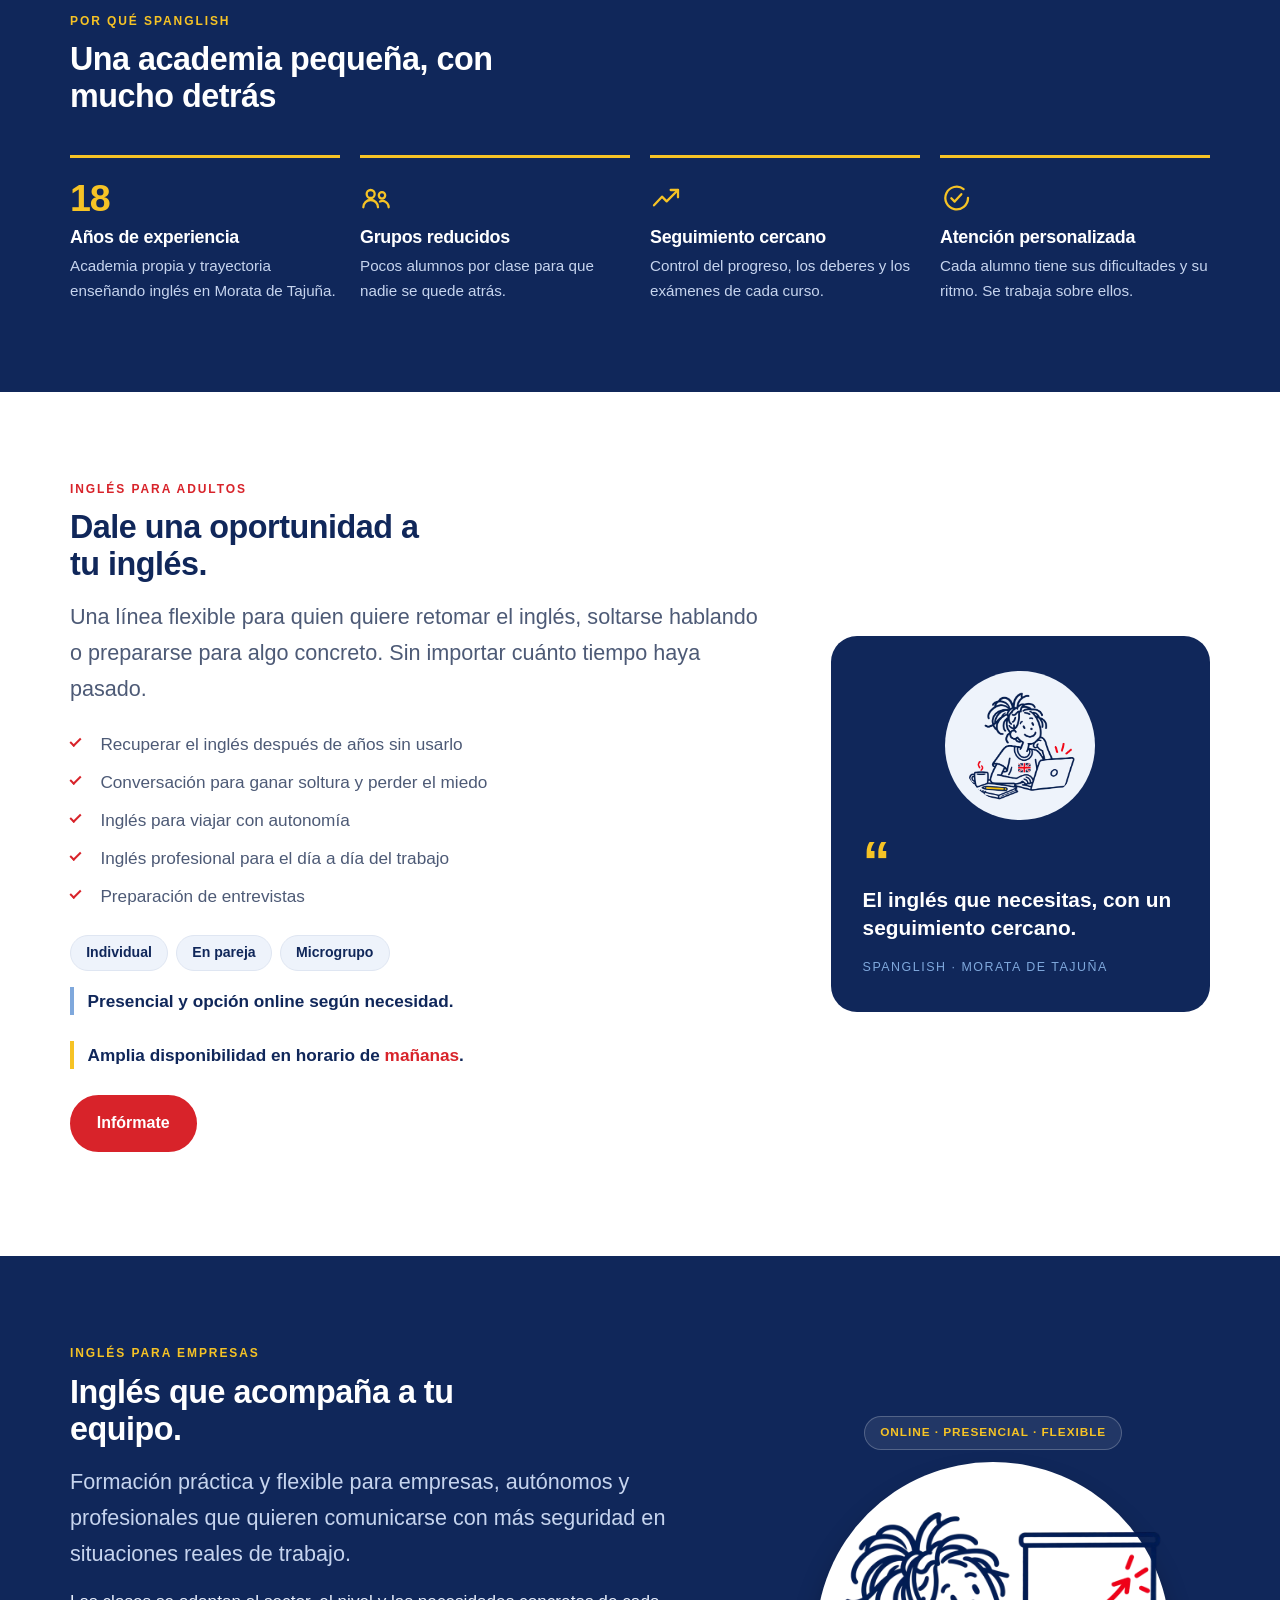
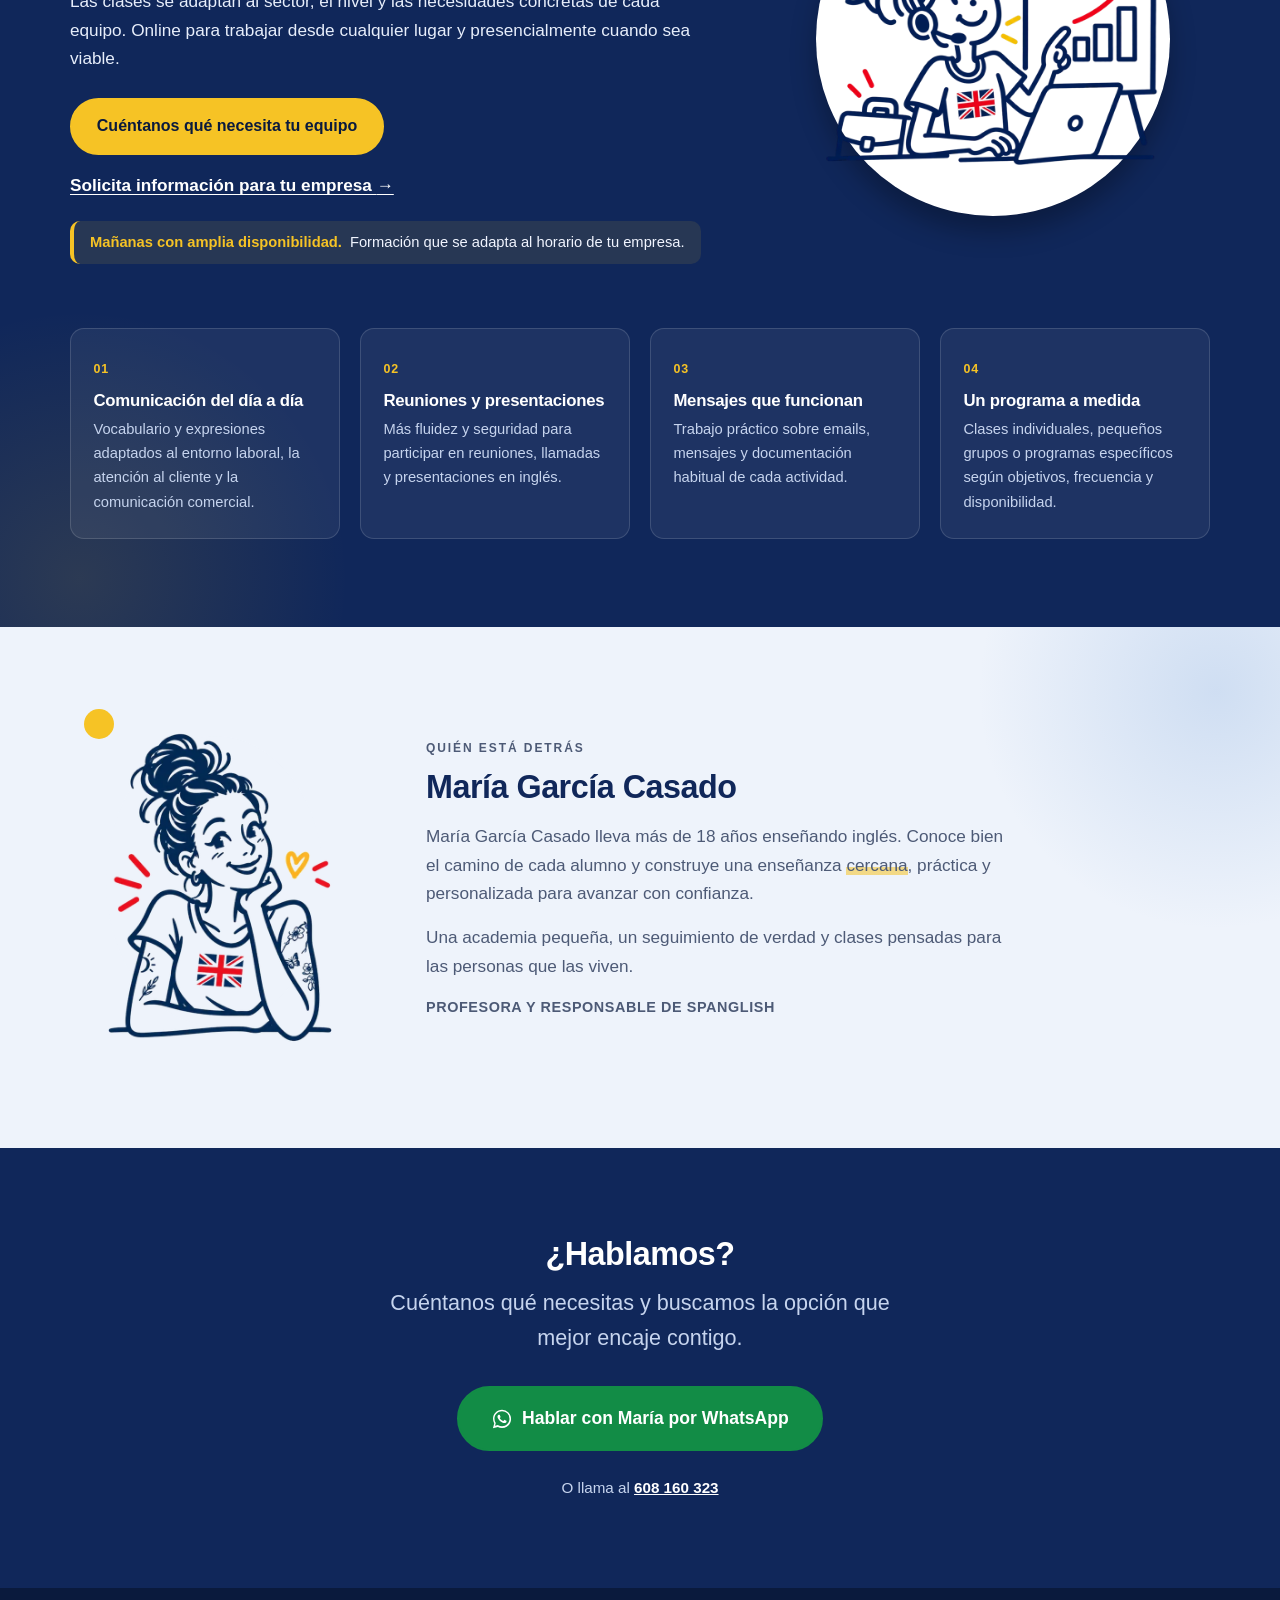
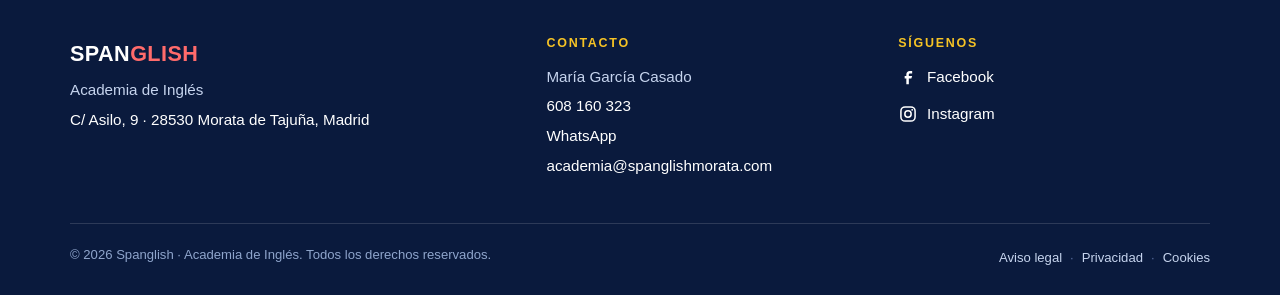
==== commit 47d3d3e5: "fix: aclara que los 18 anos son experiencia docente" ====
--- a/index.html
+++ b/index.html
@@ -74,7 +74,7 @@
         <p class="eyebrow">Academia de inglés en Morata de Tajuña</p>
         <h1 id="hero-title" class="hero-title">Shall we improve <span class="accent">your English?</span></h1>
         <p class="hero-lead">Tu inglés, con un plan práctico, cercano y hecho para avanzar.</p>
-        <p class="credential"><span class="credential-num">+18 años</span> ayudándote a avanzar con el inglés.</p>
+        <p class="credential"><span class="credential-num">Desde hace más de 18 años</span> enseñando inglés con cercanía.</p>
         <div class="hero-actions">
           <a class="btn btn-primary" href="https://wa.me/34608160323?text=Hola%20Mar%C3%ADa%2C%20he%20visto%20la%20web%20de%20Spanglish%20y%20quer%C3%ADa%20informaci%C3%B3n." target="_blank" rel="noopener">Habla con nosotros</a>
           <a class="btn btn-ghost" href="#clases">Ver clases</a>
@@ -83,7 +83,7 @@
       </div>
 
       <div class="hero-visual">
-        <span class="hero-sticker" aria-label="Más de 18 años de experiencia"><strong>18</strong><span>años<br>contigo</span></span>
+        <span class="hero-sticker" aria-label="18 años de experiencia enseñando inglés"><strong>18</strong><span>años de<br>experiencia</span></span>
         <img src="assets/img/maria-v11.webp" alt="Ilustración de Spanglish: una alumna sonriente escribiendo, rodeada de libros con las palabras Learn, Practise, Improve, Enjoy" width="680" height="671" fetchpriority="high">
       </div>
     </div>
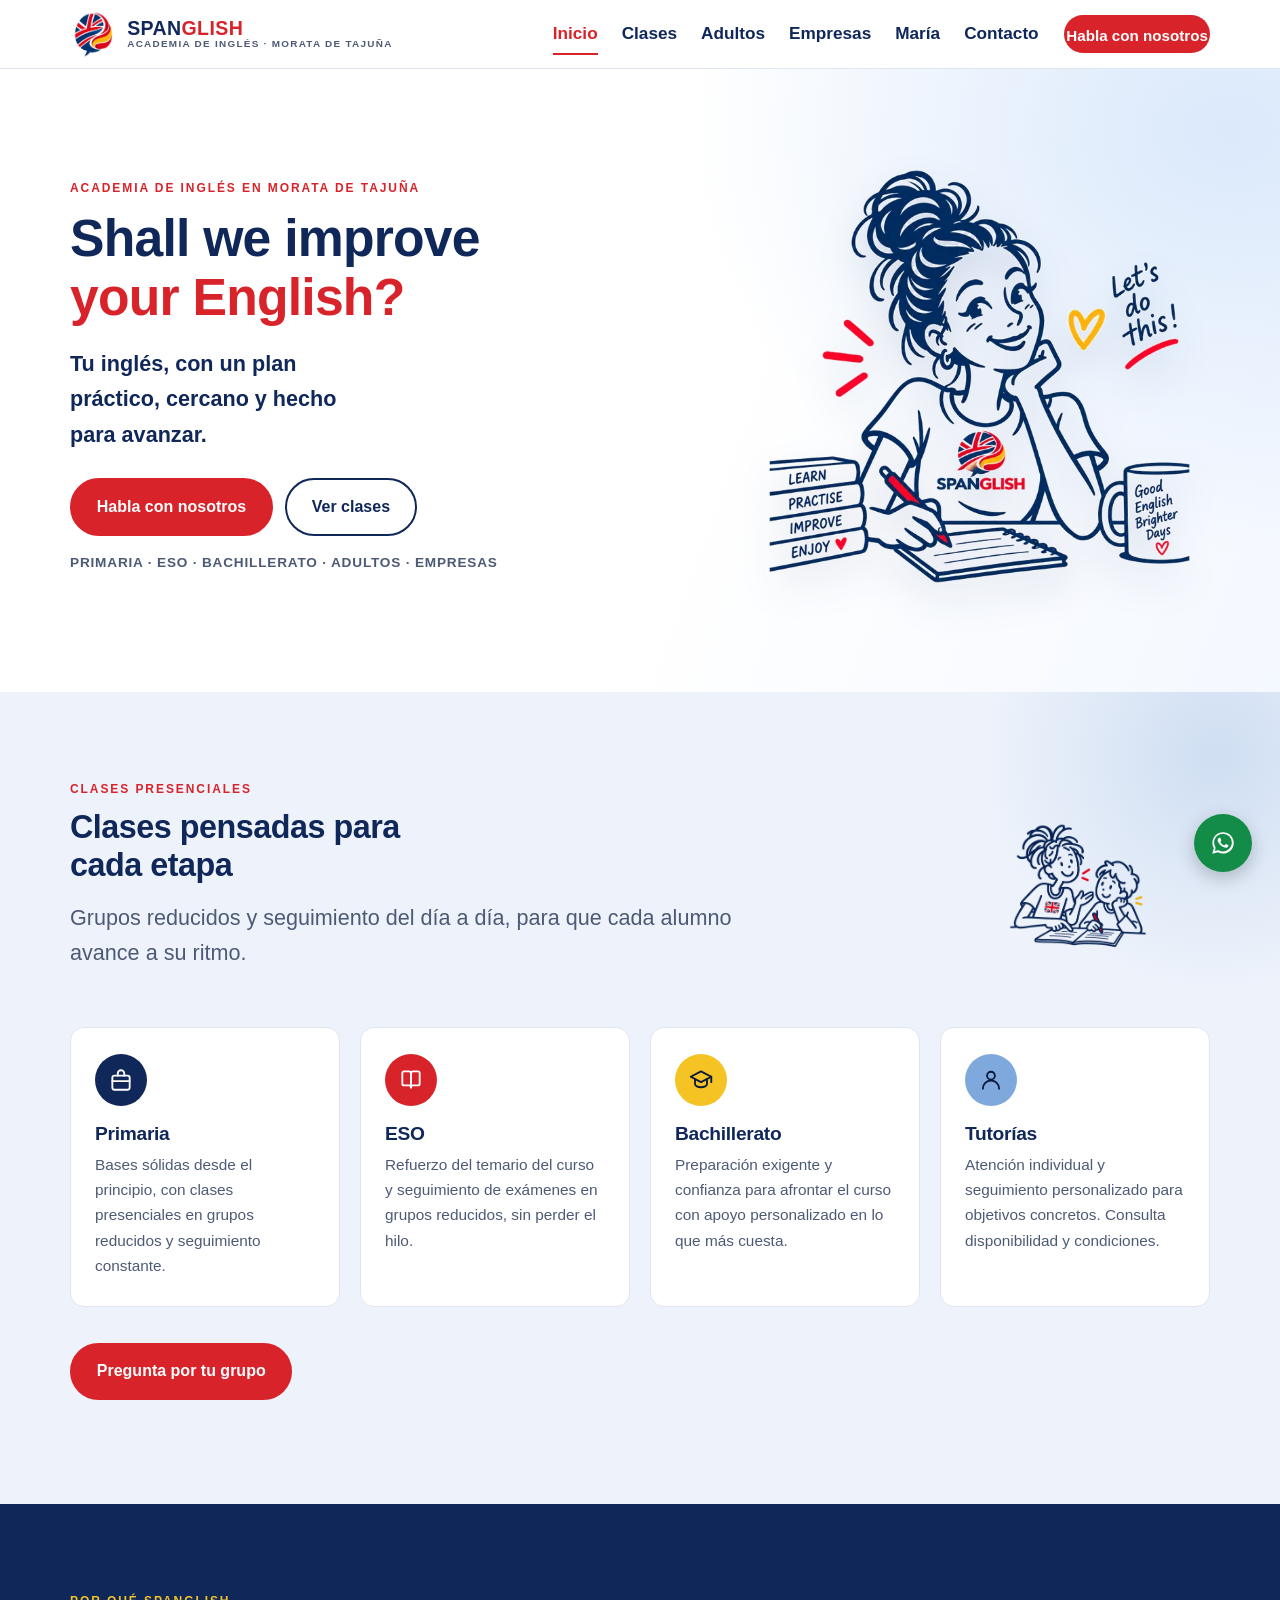
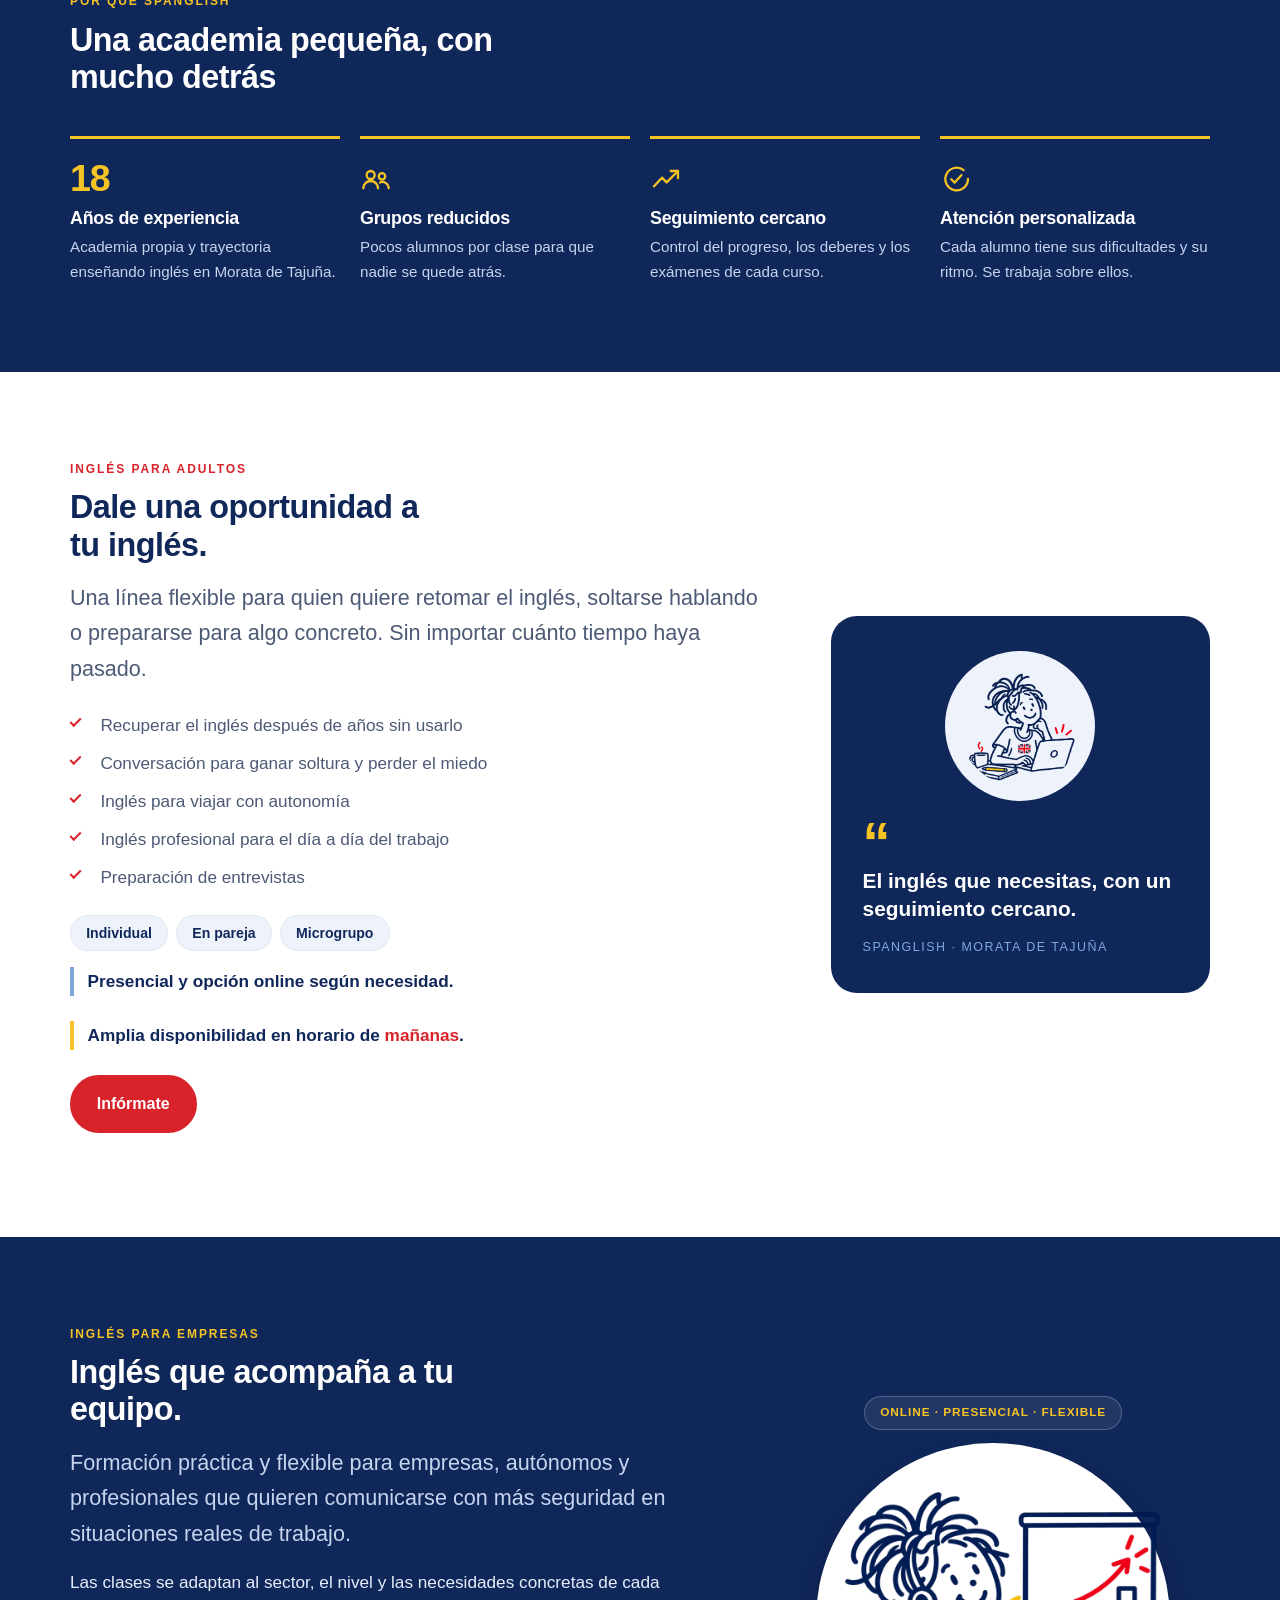
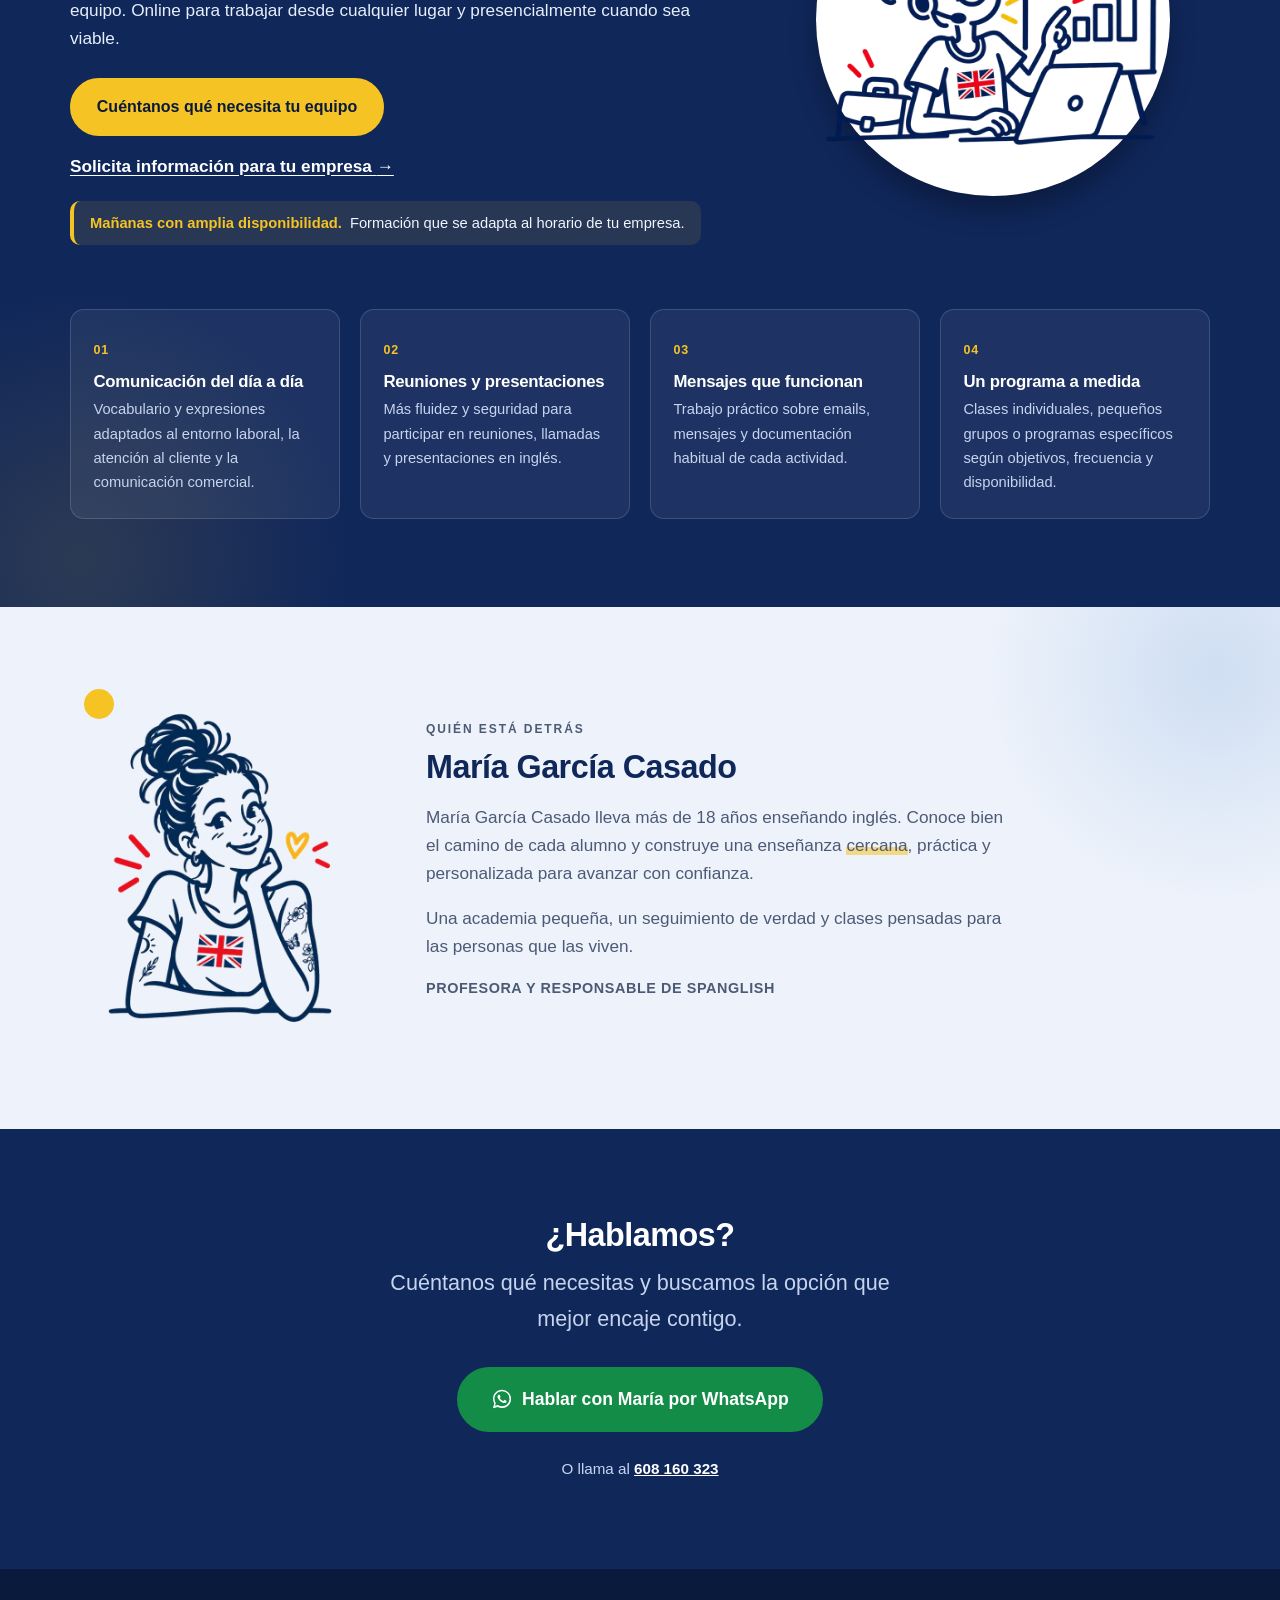
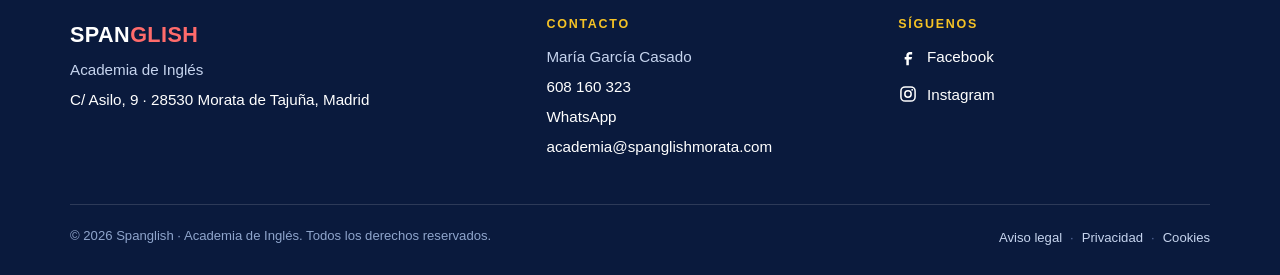
==== commit 63b864ea: "fix: retira la referencia de 18 anos del hero" ====
--- a/index.html
+++ b/index.html
@@ -74,7 +74,6 @@
         <p class="eyebrow">Academia de inglés en Morata de Tajuña</p>
         <h1 id="hero-title" class="hero-title">Shall we improve <span class="accent">your English?</span></h1>
         <p class="hero-lead">Tu inglés, con un plan práctico, cercano y hecho para avanzar.</p>
-        <p class="credential"><span class="credential-num">Desde hace más de 18 años</span> enseñando inglés con cercanía.</p>
         <div class="hero-actions">
           <a class="btn btn-primary" href="https://wa.me/34608160323?text=Hola%20Mar%C3%ADa%2C%20he%20visto%20la%20web%20de%20Spanglish%20y%20quer%C3%ADa%20informaci%C3%B3n." target="_blank" rel="noopener">Habla con nosotros</a>
           <a class="btn btn-ghost" href="#clases">Ver clases</a>
@@ -83,7 +82,6 @@
       </div>
 
       <div class="hero-visual">
-        <span class="hero-sticker" aria-label="18 años de experiencia enseñando inglés"><strong>18</strong><span>años de<br>experiencia</span></span>
         <img src="assets/img/maria-v11.webp" alt="Ilustración de Spanglish: una alumna sonriente escribiendo, rodeada de libros con las palabras Learn, Practise, Improve, Enjoy" width="680" height="671" fetchpriority="high">
       </div>
     </div>
--- a/css/styles.css
+++ b/css/styles.css
@@ -220,16 +220,6 @@
 .hero-title .accent { color: var(--red); display: inline-block; }
 .hero-lead { font-size: var(--step-1); font-weight: 600; color: var(--navy); max-width: 26ch; }
 
-.credential {
-  display: inline-flex; align-items: baseline; gap: .45rem; flex-wrap: wrap;
-  background: var(--white); border: 1px solid var(--line);
-  border-left: 5px solid var(--gold);
-  border-radius: 0 10px 10px 0;
-  padding: .55rem .95rem;
-  color: var(--ink-mute); font-size: .95rem;
-}
-.credential-num { font-weight: 800; color: var(--navy); font-size: 1.05rem; }
-
 .hero-actions { display: flex; flex-wrap: wrap; gap: .75rem; margin: 1.6rem 0 1rem; }
 .hero-note {
   font-size: .85rem; letter-spacing: .06em; text-transform: uppercase;
@@ -239,19 +229,9 @@
 /* Ilustración principal del hero */
 .hero-visual { position: relative; display: grid; place-items: center; min-height: 300px; isolation: isolate; }
 .hero-visual > img { position: relative; z-index: 2; width: min(100%, 490px); filter: drop-shadow(0 18px 18px rgba(16, 39, 90, .13)); }
-.hero-sticker {
-  position: absolute; z-index: 4; left: 4%; top: -2%; display: inline-flex; align-items: center;
-  gap: .45rem; min-width: 112px; padding: .55rem .7rem; border: 2px solid var(--navy);
-  border-radius: 50%; background: var(--gold); color: var(--navy-deep); transform: rotate(-9deg);
-  box-shadow: 0 6px 0 var(--navy); font-weight: 800; line-height: 1;
-}
-.hero-sticker strong { font-size: 2rem; letter-spacing: -.08em; }
-.hero-sticker span { font-size: .72rem; text-transform: uppercase; letter-spacing: .04em; }
-
 @media (min-width: 56rem) {
   .hero-inner { grid-template-columns: 1.15fr .85fr; align-items: center; gap: 3.5rem; }
   .hero-visual { min-height: 440px; }
-  .hero-sticker { left: -3%; top: 2%; }
 }
 
 /* ---------- Rejillas ---------- */
